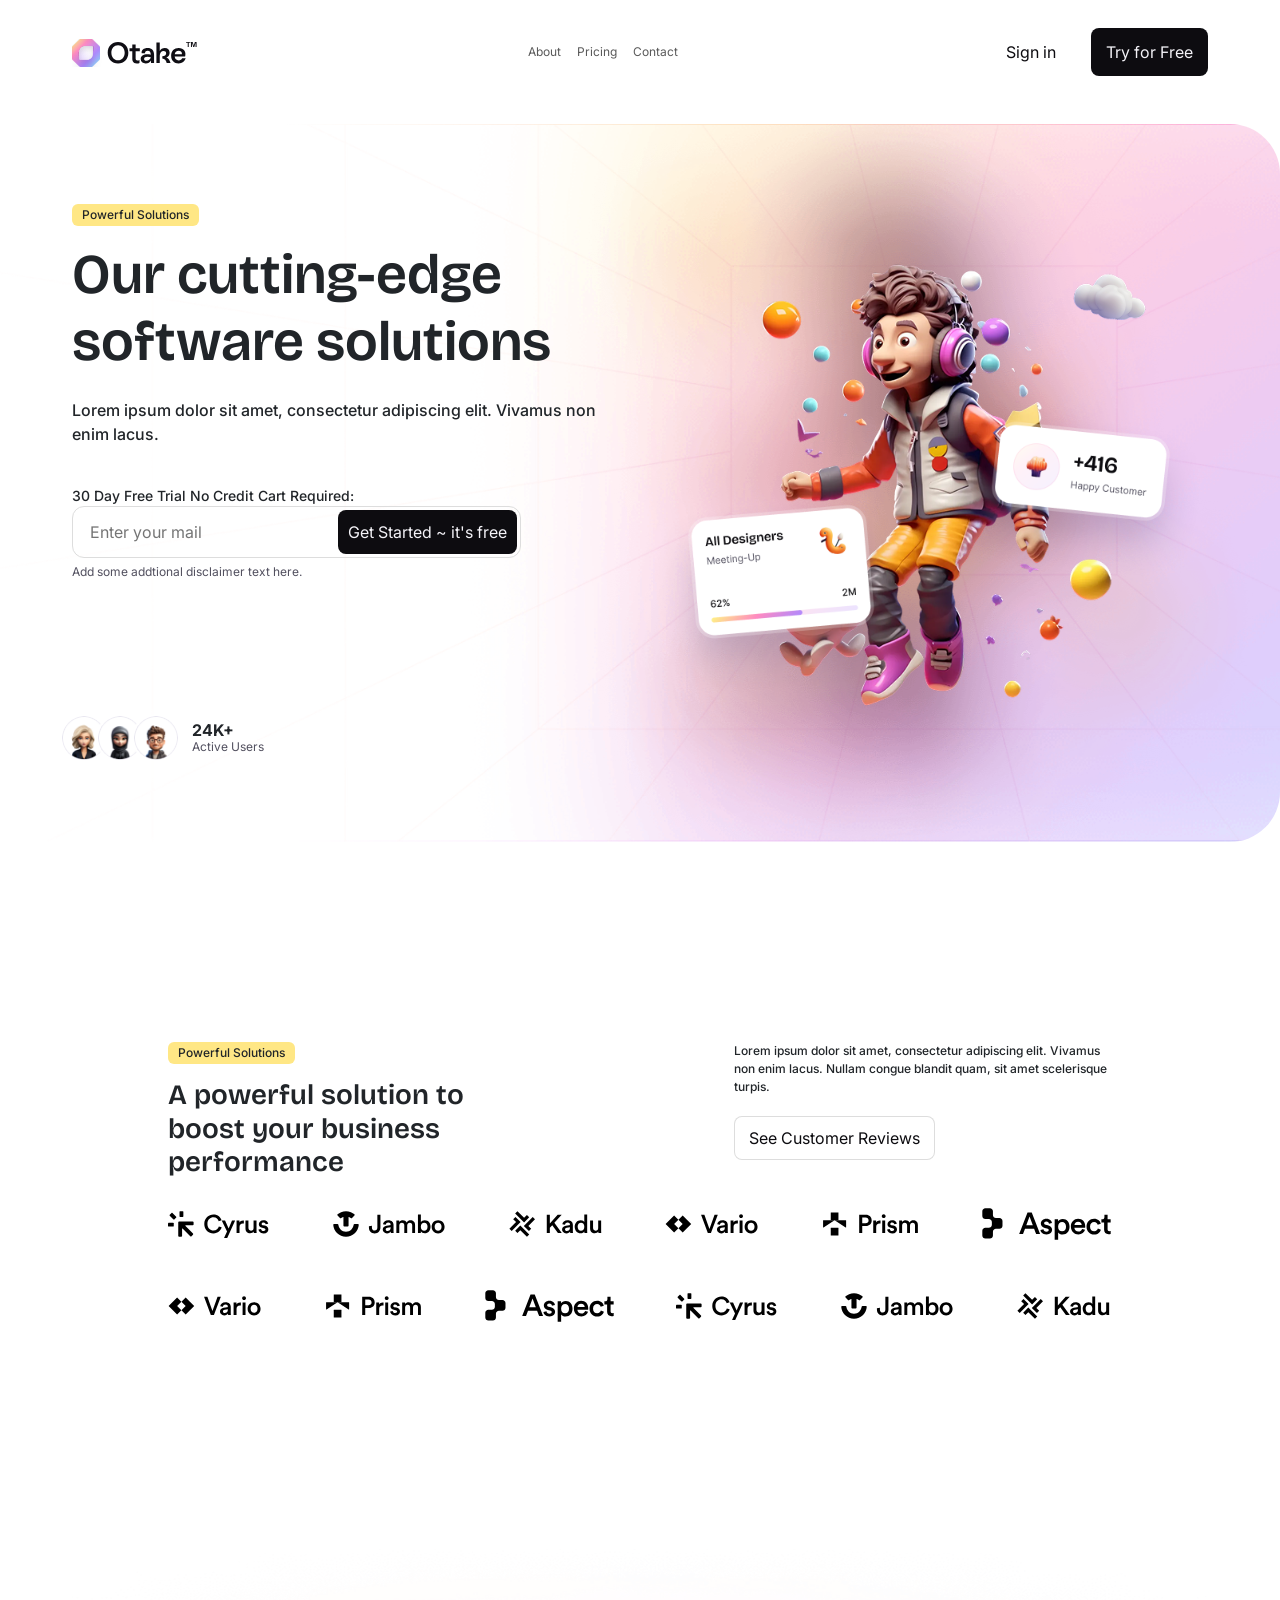
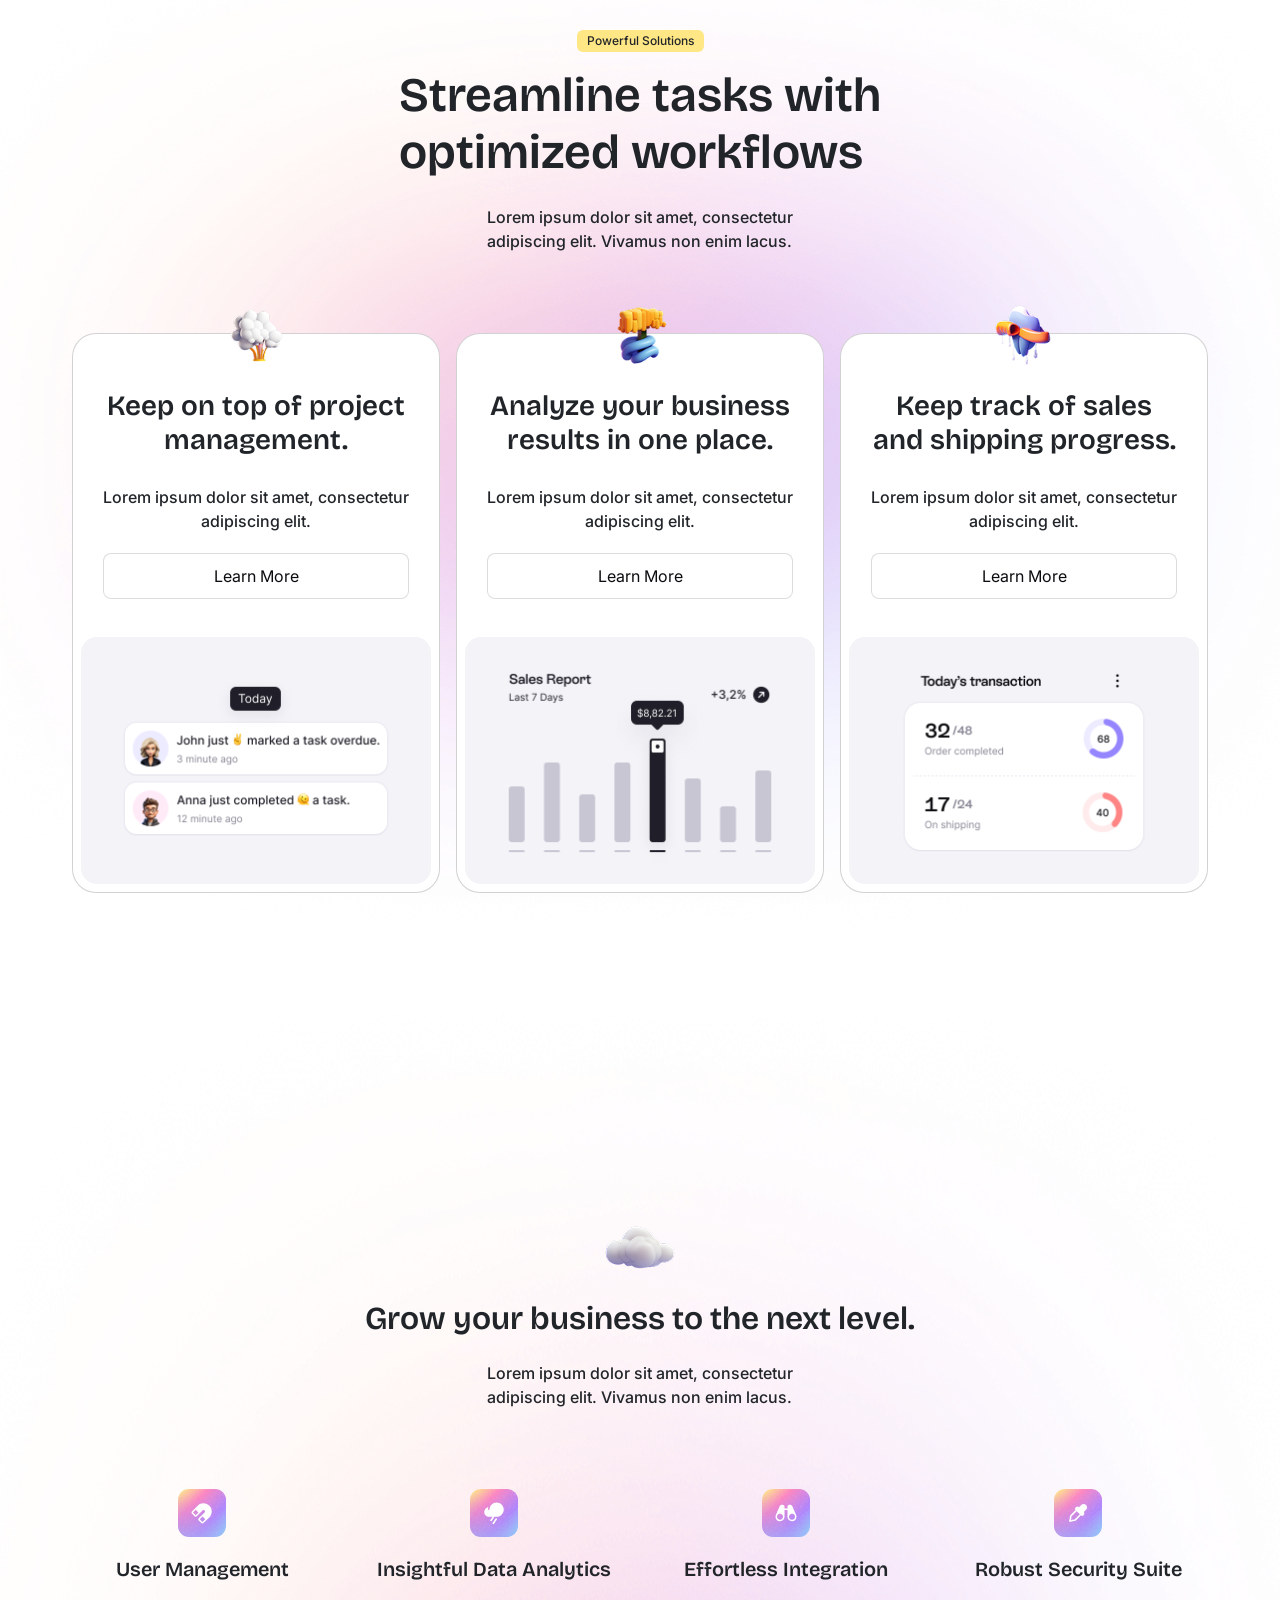
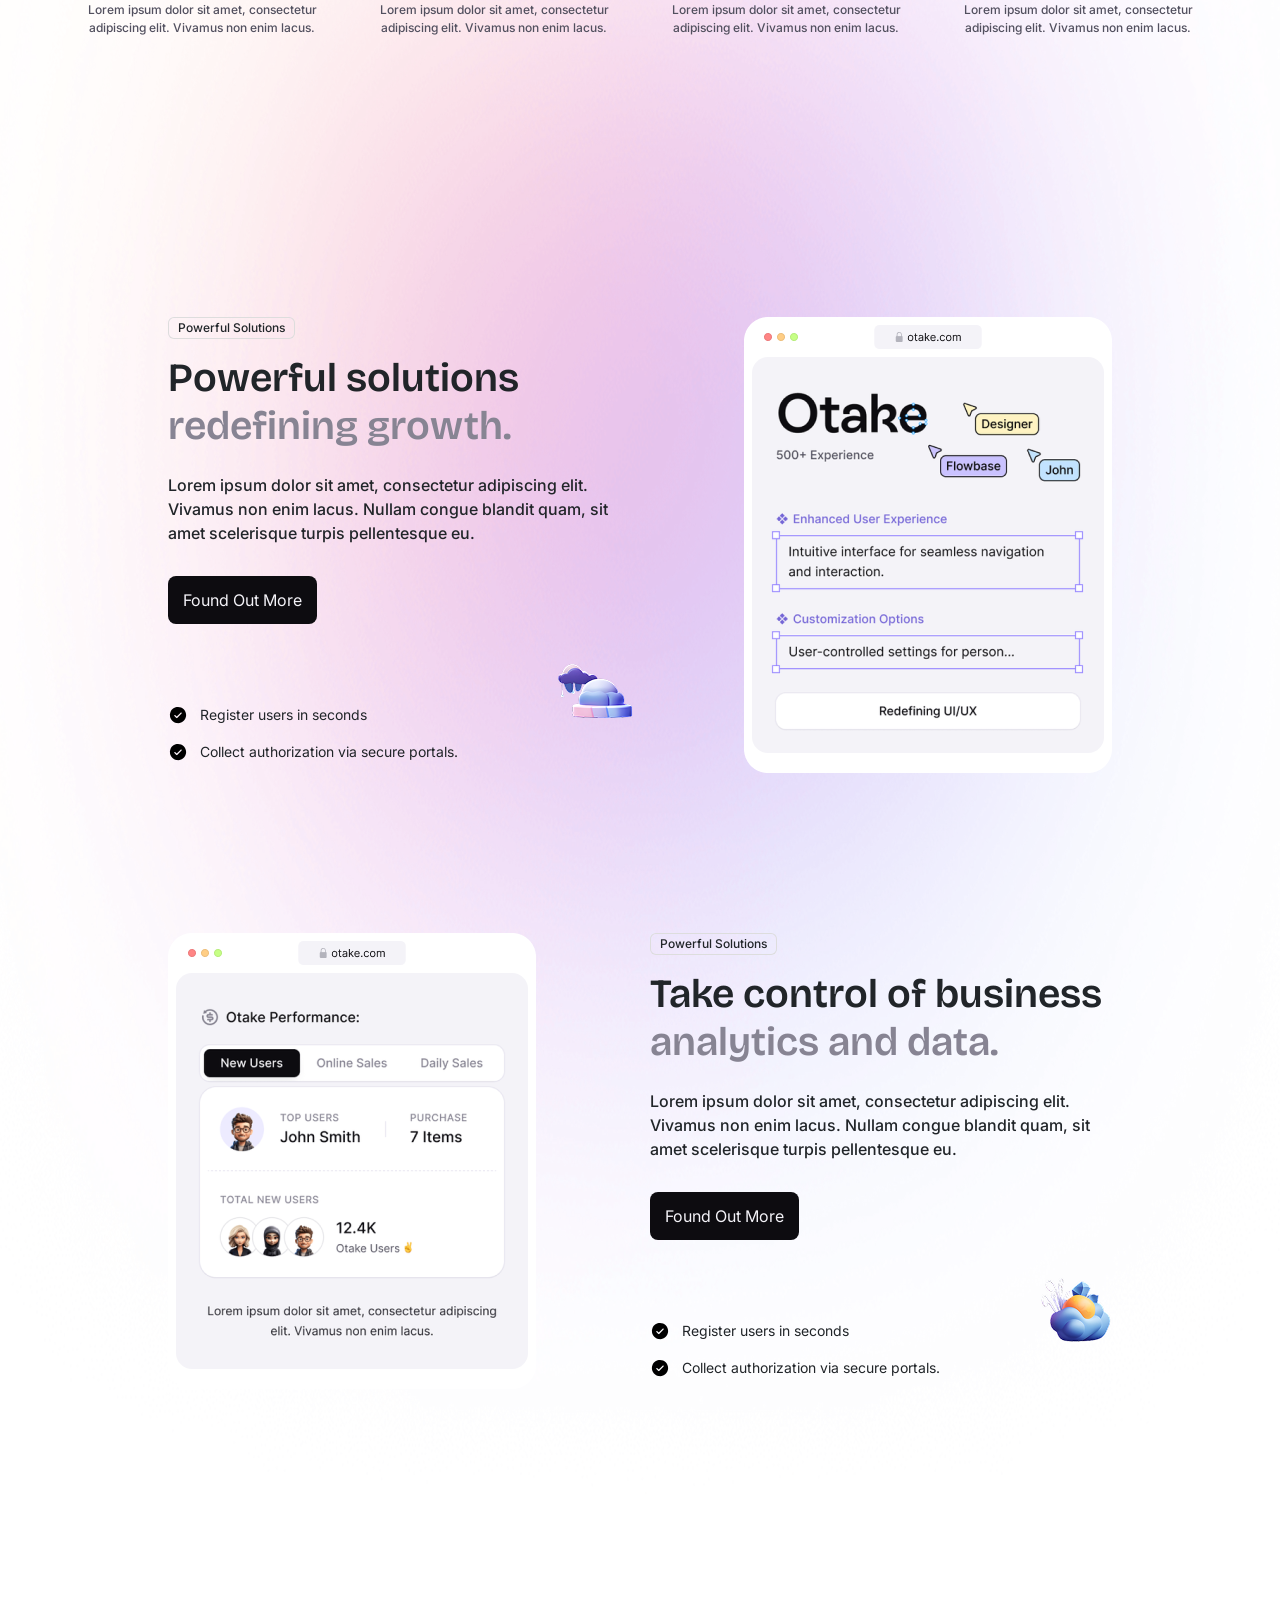
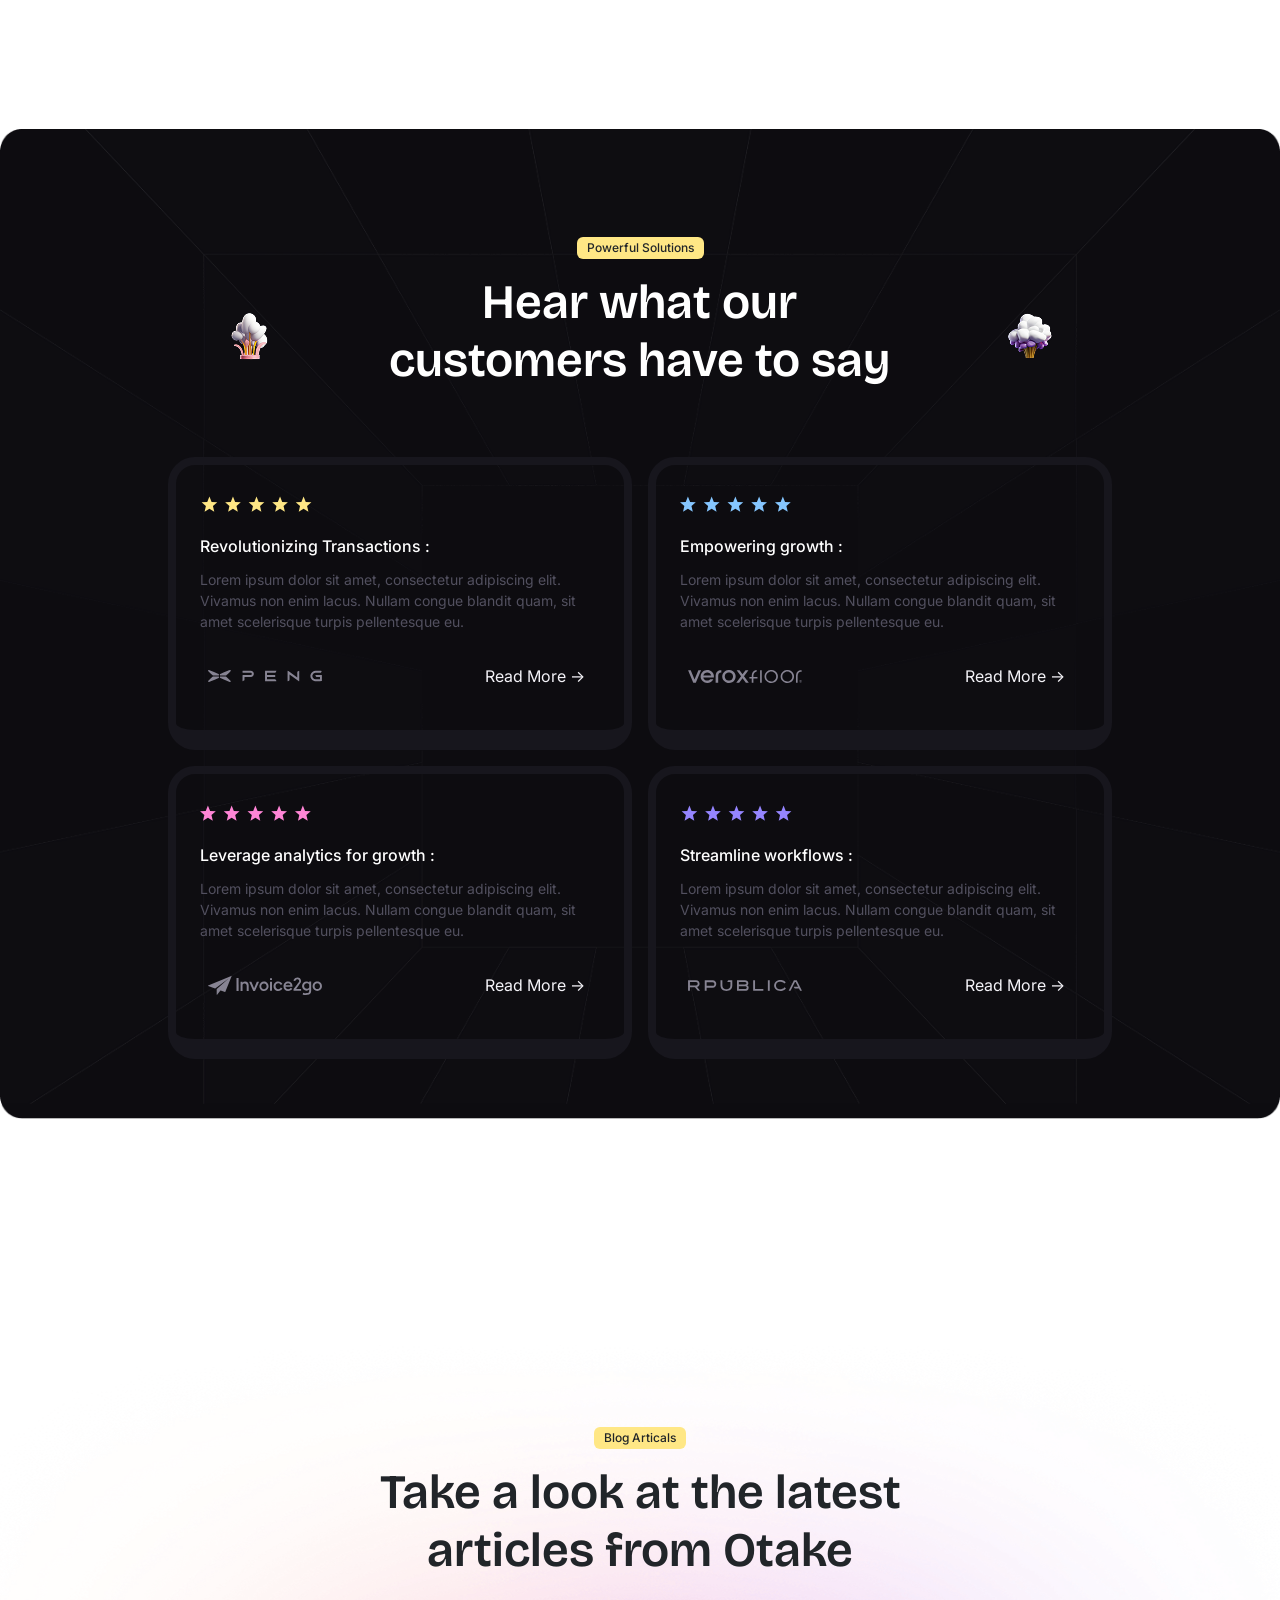
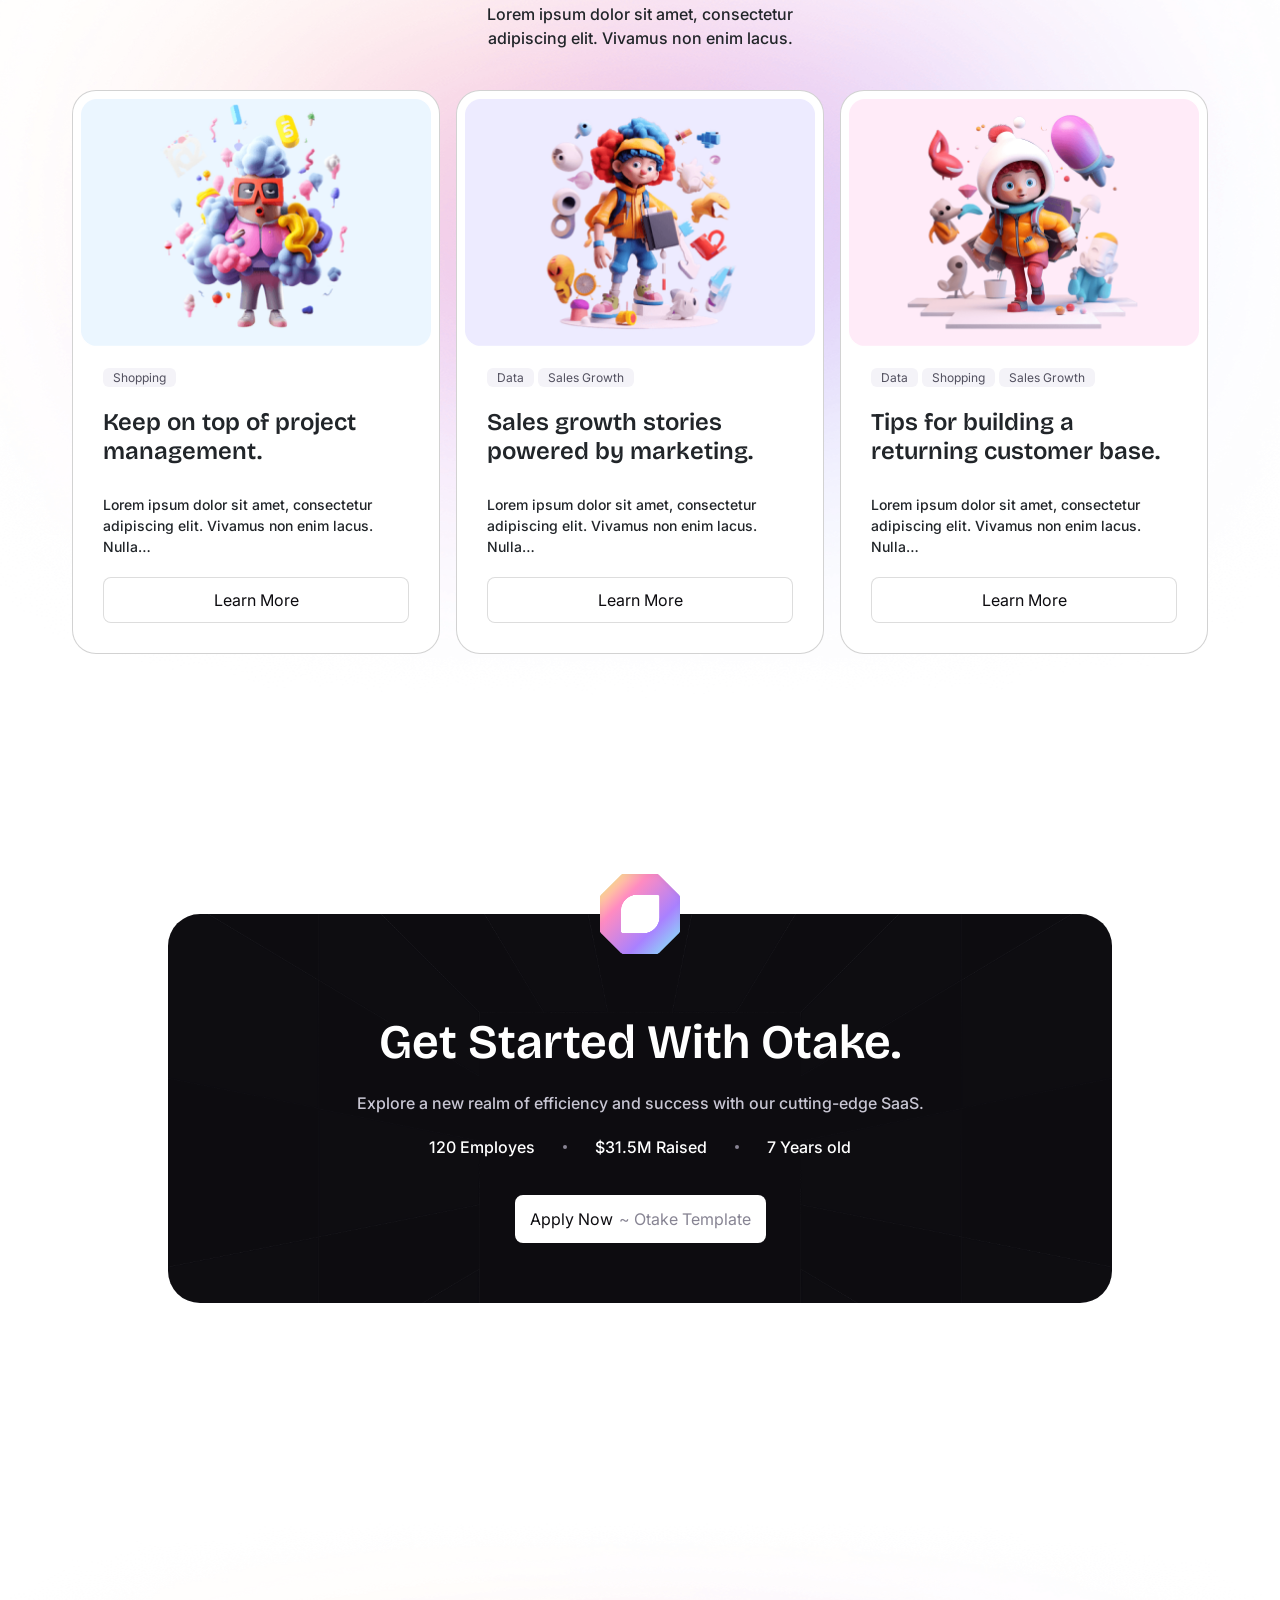
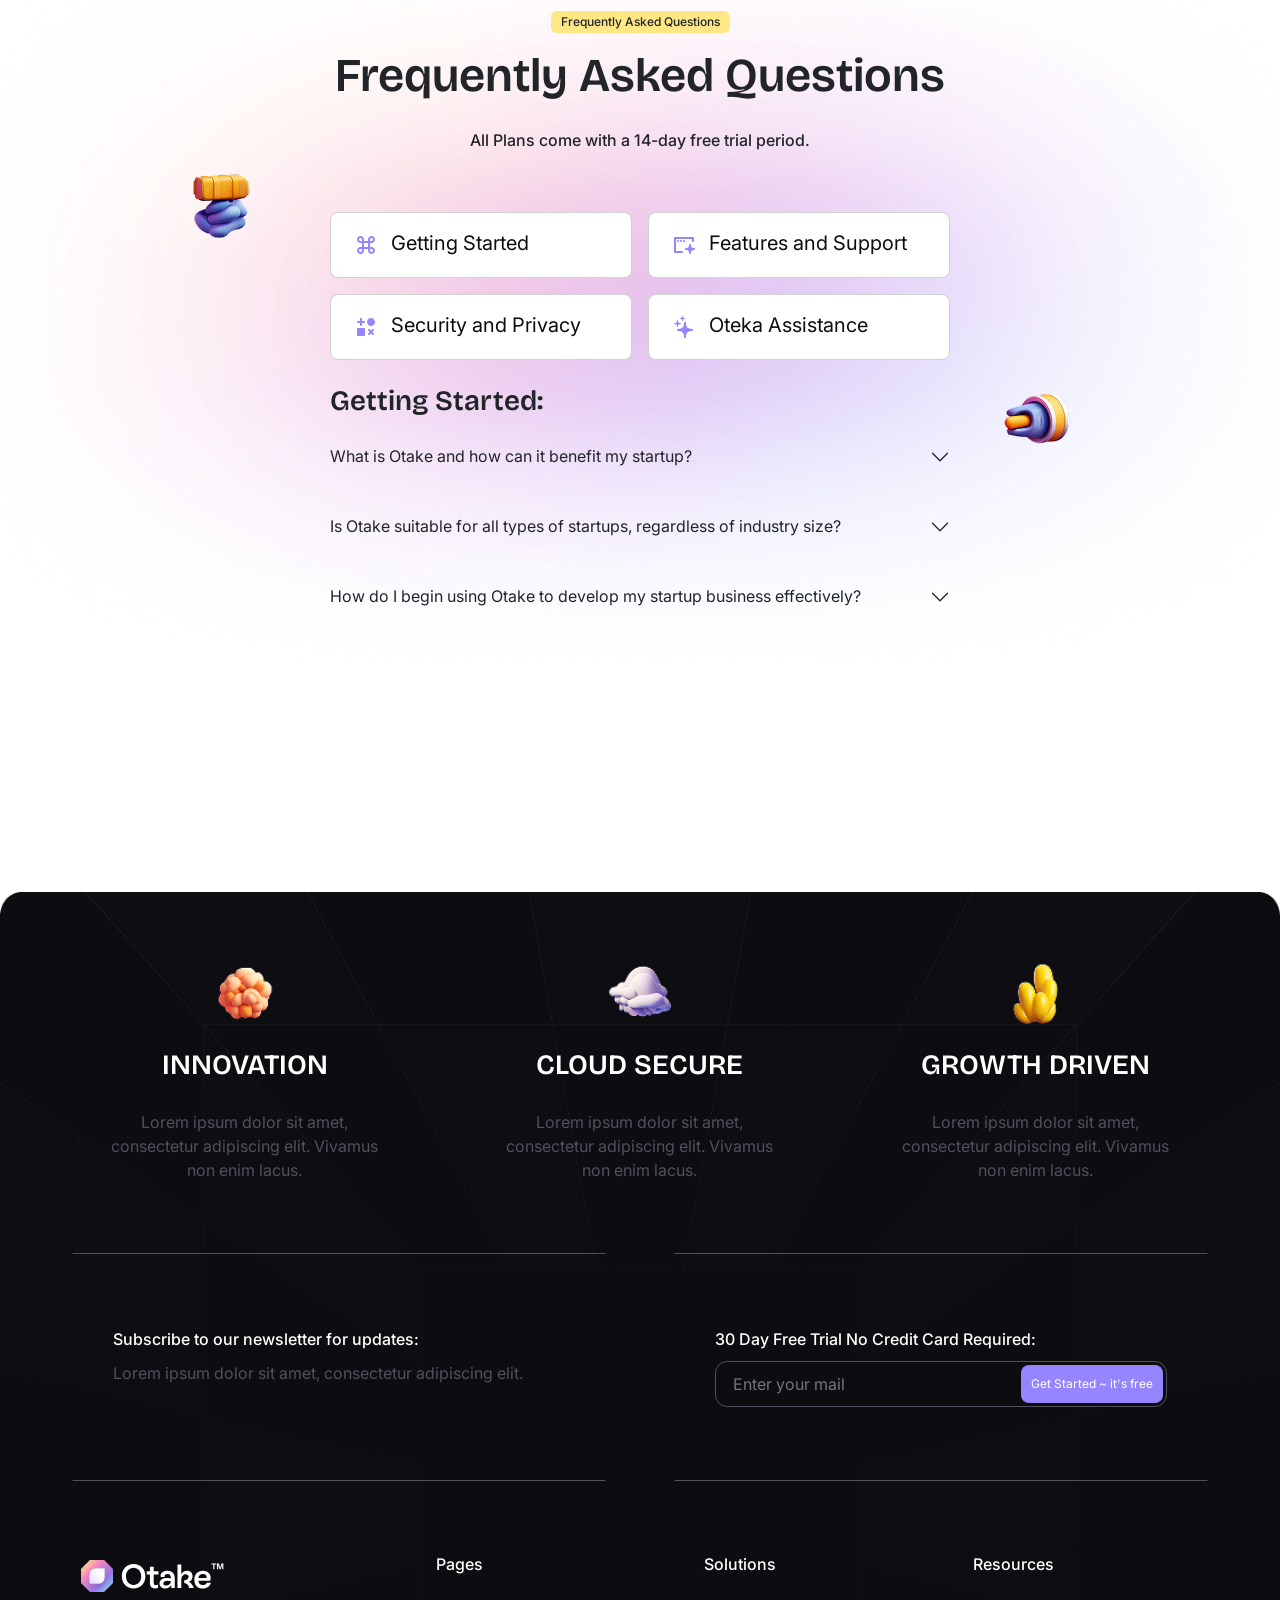
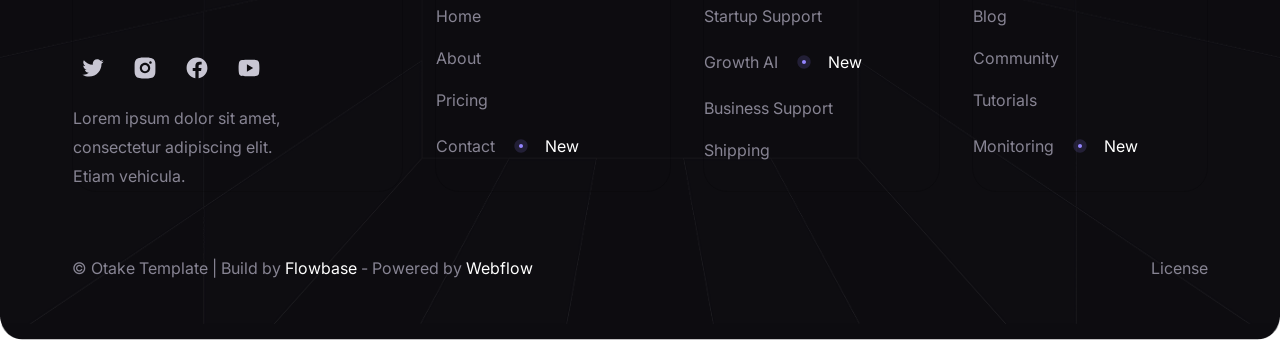
==== index.html @ 22bc05a2 "Page Upload" ====
<!doctype html>
<html lang="en">
  <head>
    <meta charset="UTF-8" />
    <meta name="viewport" content="width=device-width, initial-scale=1.0" />

    <!-- favicon -->
    <link rel="icon" href="assets/img/favicon.svg" />
    <link rel="apple-touch-icon" href="assets/img/apple-touch-icon.svg" />
    <link rel="manifest" href="manifest.webmanifest" />

    <!-- css -->
    <link rel="stylesheet" href="assets/css/bootstrap.css" />
    <link rel="stylesheet" href="assets/css/style.css" />

    <!-- fonts -->
    <link rel="preconnect" href="https://fonts.googleapis.com" />
    <link rel="preconnect" href="https://fonts.gstatic.com" crossorigin />
    <link href="https://fonts.googleapis.com/css2?family=Bricolage+Grotesque:opsz,wght@12..96,200..800&family=Inter:ital,opsz,wght@0,14..32,100..900;1,14..32,100..900&display=swap" rel="stylesheet" />
    <title>Otake</title>
  </head>
  <body>
    <!-- navbar starts -->
    <nav class="navbar navbar-expand-lg">
      <div class="container">
        <a class="navbar-brand" href="#">
          <img src="assets/img/logo.svg" />
        </a>
        <button class="navbar-toggler" type="button" data-bs-toggle="collapse" data-bs-target="#navbarSupportedContent" aria-controls="navbarSupportedContent" aria-expanded="false" aria-label="Toggle navigation">
          <span class="navbar-toggler-icon"></span>
        </button>
        <div class="collapse navbar-collapse" id="navbarSupportedContent">
          <ul class="navbar-nav mx-auto mb-2 mb-lg-0">
            <li class="nav-item">
              <a class="nav-link" href="#">About</a>
            </li>
            <li class="nav-item">
              <a class="nav-link" href="#">Pricing</a>
            </li>
            <li class="nav-item">
              <a class="nav-link" href="#">Contact</a>
            </li>
          </ul>
          <div class="btns">
            <a href="#" class="btn-white">Sign in</a>
            <a href="#" class="btn-black">Try for Free</a>
          </div>
        </div>
      </div>
    </nav>
    <!-- navbar end -->

    <!-- hero start -->
    <section class="hero">
      <div class="container">
        <div class="content">
          <div class="cont">
            <div class="heading">
              <p class="overline yellows">Powerful Solutions</p>
              <h1 class="large-title">Our cutting-edge software solutions</h1>
              <p class="pb-4 pb-xxl-5">Lorem ipsum dolor sit amet, consectetur adipiscing elit. Vivamus non enim lacus.</p>
              <div>
                <p class="fw-medium check">30 Day Free Trial No Credit Cart Required:</p>
                <div class="hero-in">
                  <input type="text" placeholder="Enter your mail" />
                  <a href="#" class="btn-black">Get Started ~ it's free</a>
                </div>
                <span>️Add some addtional disclaimer text here.</span>
              </div>
              <div class="review-bottom mt-auto">
                <div class="avatars">
                  <img src="assets/img/review-icon-1.png" />
                  <img src="assets/img/review-icon-2.png" />
                  <img src="assets/img/review-icon-3.png" />
                </div>
                <div class="review-text">
                  <strong>24K+</strong>
                  <span>Active Users</span>
                </div>
              </div>
            </div>
          </div>
          <div class="cont">
            <img src="assets/img/hero-img.png" class="img-fluid hero-img" />
          </div>
        </div>
      </div>
    </section>
    <!-- hero end -->

    <!-- companies section start -->
    <section class="companies section-gap">
      <div class="container">
        <div class="inner-sec">
          <div class="title-description">
            <div class="heading">
              <p class="overline yellows">Powerful Solutions</p>
              <h1 class="small-title">A powerful solution to boost your business performance</h1>
            </div>
            <div class="description">
              <p>Lorem ipsum dolor sit amet, consectetur adipiscing elit. Vivamus non enim lacus. Nullam congue blandit quam, sit amet scelerisque turpis.</p>
              <a href="#" class="btn-white">See Customer Reviews</a>
            </div>
          </div>
          <div class="companies-img">
            <div class="first-img">
              <img src="assets/img/cyrus.svg" />
              <img src="assets/img/jambo.svg" />
              <img src="assets/img/kadu.svg" />
              <img src="assets/img/vario.svg" />
              <img src="assets/img/prism.svg" />
              <img src="assets/img/aspect.svg" />
            </div>
            <div class="first-img">
              <img src="assets/img/vario.svg" />
              <img src="assets/img/prism.svg" />
              <img src="assets/img/aspect.svg" />
              <img src="assets/img/cyrus.svg" />
              <img src="assets/img/jambo.svg" />
              <img src="assets/img/kadu.svg" />
            </div>
          </div>
        </div>
      </div>
    </section>
    <!-- companies section end -->

    <!-- Streamline section start -->
    <section class="streamline section-gap section-bg">
      <div class="container">
        <div class="heading d-flex align-items-center">
          <p class="overline yellows mt-5">Powerful Solutions</p>
          <h1 class="medium-title">Streamline tasks with<br />optimized workflows</h1>
          <p>Lorem ipsum dolor sit amet, consectetur<br />adipiscing elit. Vivamus non enim lacus.</p>
        </div>
        <div class="streamline-cards">
          <div class="cards">
            <div class="card">
              <div class="card-cont">
                <img src="assets/img/streamline-icon-1.png" />
                <h1 class="small-title">Keep on top of project management.</h1>
                <p>Lorem ipsum dolor sit amet, consectetur adipiscing elit.</p>
                <a href="#" class="btn-white">Learn More</a>
              </div>
              <img src="assets/img/streamline-cont-1.svg" />
            </div>
            <div class="card">
              <div class="card-cont">
                <img src="assets/img/streamline-icon-2.png" />
                <h1 class="small-title">Analyze your business results in one place.</h1>
                <p>Lorem ipsum dolor sit amet, consectetur adipiscing elit.</p>
                <a href="#" class="btn-white">Learn More</a>
              </div>
              <img src="assets/img/streamline-cont-2.svg" />
            </div>
            <div class="card">
              <div class="card-cont">
                <img src="assets/img/streamline-icon-3.png" />
                <h1 class="small-title">Keep track of sales and shipping progress.</h1>
                <p>Lorem ipsum dolor sit amet, consectetur adipiscing elit.</p>
                <a href="#" class="btn-white">Learn More</a>
              </div>
              <img src="assets/img/streamline-cont-3.svg" />
            </div>
          </div>
        </div>
      </div>
    </section>
    <!-- Streamline section end -->

    <!-- two section one bg -->
    <div class="section-bg">
      <!-- Features section start -->
      <section class="features section-gap">
        <div class="container">
          <div class="heading d-flex align-items-center">
            <img src="assets/img/cloud.png" />
            <h1 class="medium-title">Grow your business to the next level.</h1>
            <p>Lorem ipsum dolor sit amet, consectetur<br />adipiscing elit. Vivamus non enim lacus.</p>
          </div>
          <div class="feature">
            <div class="cards">
              <div class="card">
                <div class="card-cont">
                  <img src="assets/img/feature-icon-1.svg" />
                  <h1 class="small-title">User Management</h1>
                  <p>Lorem ipsum dolor sit amet, consectetur adipiscing elit. Vivamus non enim lacus.</p>
                </div>
              </div>
              <div class="card">
                <div class="card-cont">
                  <img src="assets/img/feature-icon-2.svg" />
                  <h1 class="small-title">Insightful Data Analytics</h1>
                  <p>Lorem ipsum dolor sit amet, consectetur adipiscing elit. Vivamus non enim lacus.</p>
                </div>
              </div>
              <div class="card">
                <div class="card-cont">
                  <img src="assets/img/feature-icon-3.svg" />
                  <h1 class="small-title">Effortless Integration</h1>
                  <p>Lorem ipsum dolor sit amet, consectetur adipiscing elit. Vivamus non enim lacus.</p>
                </div>
              </div>
              <div class="card">
                <div class="card-cont">
                  <img src="assets/img/feature-icon-4.svg" />
                  <h1 class="small-title">Robust Security Suite</h1>
                  <p>Lorem ipsum dolor sit amet, consectetur adipiscing elit. Vivamus non enim lacus.</p>
                </div>
              </div>
            </div>
          </div>
        </div>
      </section>
      <!-- Features section end -->

      <!-- testimonial section start -->
      <section class="testimonial section-gap">
        <div class="container">
          <div class="inner-sec">
            <div class="content">
              <div class="cont">
                <div class="heading">
                  <p class="overline">Powerful Solutions</p>
                  <h1 class="medium-title">Powerful solutions <span>redefining growth.</span></h1>
                  <p>Lorem ipsum dolor sit amet, consectetur adipiscing elit. Vivamus non enim lacus. Nullam congue blandit quam, sit amet scelerisque turpis pellentesque eu.</p>
                  <a href="#" class="btn-black mt-3">Found Out More</a>
                  <div class="bottom mt-auto">
                    <ul class="bullet">
                      <li>Register users in seconds</li>
                      <li>Collect authorization via secure portals.</li>
                    </ul>
                    <img src="assets/img/testi-icon-1.png" class="bullet-img-up" />
                  </div>
                </div>
              </div>
              <div class="cont">
                <img src="assets/img/testimonial-img-1.png" class="img-fluid" />
              </div>
            </div>
            <div class="content">
              <div class="cont">
                <img src="assets/img/testimonial-img-2.png" class="img-fluid" />
              </div>
              <div class="cont">
                <div class="heading">
                  <p class="overline">Powerful Solutions</p>
                  <h1 class="medium-title">Take control of business <span>analytics and data.</span></h1>
                  <p>Lorem ipsum dolor sit amet, consectetur adipiscing elit. Vivamus non enim lacus. Nullam congue blandit quam, sit amet scelerisque turpis pellentesque eu.</p>
                  <a href="#" class="btn-black mt-3">Found Out More</a>
                  <div class="bottom mt-auto">
                    <ul class="bullet">
                      <li>Register users in seconds</li>
                      <li>Collect authorization via secure portals.</li>
                    </ul>
                    <img src="assets/img/testi-icon-2.png" class="bullet-img-up" />
                  </div>
                </div>
              </div>
            </div>
          </div>
        </div>
      </section>
      <!-- testimonial section end -->
    </div>

    <!-- Detailed testimonial section start -->
    <section class="detailed-testimonial section-gap section-bg-2">
      <div class="container">
        <div class="inner-sec">
          <div class="heading d-flex align-items-center">
            <p class="overline yellows mt-5">Powerful Solutions</p>
            <div class="head-title d-flex align-items-center justify-content-around w-100">
              <img src="assets/img/dt-h-1.png" />
              <h1 class="medium-title white-txt">Hear what our<br />customers have to say</h1>
              <img src="assets/img/dt-h-2.png" />
            </div>
          </div>
          <div class="de-testi-cont">
            <div class="cards">
              <div class="card">
                <img src="assets/img/yellow-star.svg" class="star" />
                <div class="card-cont-2">
                  <p>Revolutionizing Transactions :</p>
                  <span>Lorem ipsum dolor sit amet, consectetur adipiscing elit. Vivamus non enim lacus. Nullam congue blandit quam, sit amet scelerisque turpis pellentesque eu.</span>
                </div>
                <dt-bottom class="d-flex w-100 justify-content-between mt-auto align-items-center">
                  <img src="assets/img/dt-cm-1.svg" class="dt-img" />
                  <a href="#" class="btn-black">Read More -></a>
                </dt-bottom>
              </div>
              <div class="card">
                <img src="assets/img/blue-star.svg" class="star" />
                <div class="card-cont-2">
                  <p>Empowering growth :</p>
                  <span>Lorem ipsum dolor sit amet, consectetur adipiscing elit. Vivamus non enim lacus. Nullam congue blandit quam, sit amet scelerisque turpis pellentesque eu.</span>
                </div>
                <dt-bottom class="d-flex w-100 justify-content-between mt-auto align-items-center">
                  <img src="assets/img/dt-cm-2.svg" class="dt-img" />
                  <a href="#" class="btn-black">Read More -></a>
                </dt-bottom>
              </div>
              <div class="card">
                <img src="assets/img/pink-star.svg" class="star" />
                <div class="card-cont-2">
                  <p>Leverage analytics for growth :</p>
                  <span>Lorem ipsum dolor sit amet, consectetur adipiscing elit. Vivamus non enim lacus. Nullam congue blandit quam, sit amet scelerisque turpis pellentesque eu.</span>
                </div>
                <dt-bottom class="d-flex w-100 justify-content-between mt-auto align-items-center">
                  <img src="assets/img/dt-cm-3.svg" class="dt-img" />
                  <a href="#" class="btn-black">Read More -></a>
                </dt-bottom>
              </div>
              <div class="card">
                <img src="assets/img/purple-star.svg" class="star" />
                <div class="card-cont-2">
                  <p>Streamline workflows :</p>
                  <span>Lorem ipsum dolor sit amet, consectetur adipiscing elit. Vivamus non enim lacus. Nullam congue blandit quam, sit amet scelerisque turpis pellentesque eu.</span>
                </div>
                <dt-bottom class="d-flex w-100 justify-content-between mt-auto align-items-center">
                  <img src="assets/img/dt-cm-4.svg" class="dt-img" />
                  <a href="#" class="btn-black">Read More -></a>
                </dt-bottom>
              </div>
            </div>
          </div>
        </div>
      </div>
    </section>
    <!-- detailed testimonial section end -->

    <!-- Blog Articals section start -->
    <section class="blogs section-gap section-bg">
      <div class="container">
        <div class="heading d-flex align-items-center text-center">
          <p class="overline yellows mt-5">Blog Articals</p>
          <h1 class="medium-title">Take a look at the latest<br />articles from Otake</h1>
          <p>Lorem ipsum dolor sit amet, consectetur<br />adipiscing elit. Vivamus non enim lacus.</p>
        </div>
        <div class="blogs-card">
          <div class="cards">
            <div class="card">
              <img src="assets/img/blog-img-1.png" />
              <div class="card-cont">
                <div class="catagory">
                  <span>Shopping</span>
                </div>
                <h1 class="small-title">Keep on top of project management.</h1>
                <p>Lorem ipsum dolor sit amet, consectetur adipiscing elit. Vivamus non enim lacus. Nulla…</p>
                <a href="#" class="btn-white">Learn More</a>
              </div>
            </div>
            <div class="card">
              <img src="assets/img/blog-img-2.png" />
              <div class="card-cont">
                <div class="catagory">
                  <span>Data</span>
                  <span>Sales Growth</span>
                </div>
                <h1 class="small-title">Sales growth stories powered by marketing.</h1>
                <p>Lorem ipsum dolor sit amet, consectetur adipiscing elit. Vivamus non enim lacus. Nulla…</p>
                <a href="#" class="btn-white">Learn More</a>
              </div>
            </div>
            <div class="card">
              <img src="assets/img/blog-img-3.png" />
              <div class="card-cont">
                <div class="catagory">
                  <span>Data</span>
                  <span>Shopping</span>
                  <span>Sales Growth</span>
                </div>
                <h1 class="small-title">Tips for building a returning customer base.</h1>
                <p>Lorem ipsum dolor sit amet, consectetur adipiscing elit. Vivamus non enim lacus. Nulla…</p>
                <a href="#" class="btn-white">Learn More</a>
              </div>
            </div>
          </div>
        </div>
      </div>
    </section>
    <!-- Blog Articals section end -->

    <!-- cta section start -->
    <section class="cta section-gap">
      <div class="container">
        <div class="inner-sec">
          <img src="assets/img/contact-img.svg" class="cta-icon" alt="" />
          <div class="heading d-flex align-items-center text-center">
            <h1 class="medium-title white-txt">Get Started With Otake.</h1>
            <p>Explore a new realm of efficiency and success with our cutting-edge SaaS.</p>
          </div>
          <ul class="cta-stats">
            <li>120 Employes</li>
            <li>$31.5M Raised</li>
            <li>7 Years old</li>
          </ul>
          <a href="#" class="btn-solid-white">Apply Now <span>~ Otake Template</span></a>
        </div>
      </div>
    </section>
    <!-- cta section end -->

    <!-- faq section start -->
    <section class="faq section-gap section-bg">
      <div class="container">
        <div class="inner-sec">
          <div class="heading d-flex align-items-center text-center">
            <p class="overline yellows mt-5">Frequently Asked Questions</p>
            <h1 class="medium-title">Frequently Asked Questions</h1>
            <p>All Plans come with a 14-day free trial period.</p>
          </div>
          <div class="faq-card">
            <div class="cards">
              <div class="card">
                <a href="#" class="btn-purple"><img src="assets/img/faq-icon-1.svg" /> Getting Started </a>
              </div>
              <div class="card">
                <a href="#" class="btn-purple"><img src="assets/img/faq-icon-2.svg" /> Features and Support </a>
              </div>
              <div class="card">
                <a href="#" class="btn-purple"><img src="assets/img/faq-icon-3.svg" /> Security and Privacy </a>
              </div>
              <div class="card">
                <a href="#" class="btn-purple"><img src="assets/img/faq-icon-4.svg" /> Oteka Assistance </a>
              </div>
            </div>
          </div>
          <div class="accordion accordion-flush" id="accordionFlushExample">
            <div class="small-title">Getting Started:</div>
            <div class="accordion-item">
              <h2 class="accordion-header">
                <button class="accordion-button collapsed" type="button" data-bs-toggle="collapse" data-bs-target="#flush-collapseOne" aria-expanded="false" aria-controls="flush-collapseOne">What is Otake and how can it benefit my startup?</button>
              </h2>
              <div id="flush-collapseOne" class="accordion-collapse collapse" data-bs-parent="#accordionFlushExample">
                <div class="accordion-body">Placeholder content for this accordion, which is intended to demonstrate the <code>.accordion-flush</code> class. This is the first item's accordion body.</div>
              </div>
            </div>
            <div class="accordion-item">
              <h2 class="accordion-header">
                <button class="accordion-button collapsed" type="button" data-bs-toggle="collapse" data-bs-target="#flush-collapseTwo" aria-expanded="false" aria-controls="flush-collapseTwo">Is Otake suitable for all types of startups, regardless of industry size?</button>
              </h2>
              <div id="flush-collapseTwo" class="accordion-collapse collapse" data-bs-parent="#accordionFlushExample">
                <div class="accordion-body">Placeholder content for this accordion, which is intended to demonstrate the <code>.accordion-flush</code> class. This is the second item's accordion body. Let's imagine this being filled with some actual content.</div>
              </div>
            </div>
            <div class="accordion-item">
              <h2 class="accordion-header">
                <button class="accordion-button collapsed" type="button" data-bs-toggle="collapse" data-bs-target="#flush-collapseThree" aria-expanded="false" aria-controls="flush-collapseThree">How do I begin using Otake to develop my startup business effectively?</button>
              </h2>
              <div id="flush-collapseThree" class="accordion-collapse collapse" data-bs-parent="#accordionFlushExample">
                <div class="accordion-body">Placeholder content for this accordion, which is intended to demonstrate the <code>.accordion-flush</code> class. This is the third item's accordion body. Nothing more exciting happening here in terms of content, but just filling up the space to make it look, at least at first glance, a bit more representative of how this would look in a real-world application.</div>
              </div>
            </div>
          </div>
        </div>
      </div>
    </section>
    <!-- faq section end -->

    <!-- footer section start -->
    <footer class="footer section-bg-2 section-gap">
      <div class="container">
        <div class="footer-top">
          <div class="cards">
            <div class="card">
              <div class="card-cont">
                <img src="assets/img/footer-img-1.png" />
                <h1 class="small-title">INNOVATION</h1>
                <span>Lorem ipsum dolor sit amet, consectetur adipiscing elit. Vivamus non enim lacus.</span>
              </div>
            </div>
            <div class="card">
              <div class="card-cont">
                <img src="assets/img/footer-img-2.png" />
                <h1 class="small-title">CLOUD SECURE</h1>
                <span>Lorem ipsum dolor sit amet, consectetur adipiscing elit. Vivamus non enim lacus.</span>
              </div>
            </div>
            <div class="card">
              <div class="card-cont">
                <img src="assets/img/footer-img-3.png" />
                <h1 class="small-title">GROWTH DRIVEN</h1>
                <span>Lorem ipsum dolor sit amet, consectetur adipiscing elit. Vivamus non enim lacus.</span>
              </div>
            </div>
          </div>
        </div>
        <div class="footer-middel">
          <div class="cards">
            <div class="card">
              <p>Subscribe to our newsletter for updates:</p>
              <span>Lorem ipsum dolor sit amet, consectetur adipiscing elit.</span>
            </div>
            <div class="card">
              <p>30 Day Free Trial No Credit Card Required:</p>
              <div class="hero-in">
                <input type="text" placeholder="Enter your mail" />
                <a href="#" class="btn-purple">Get Started ~ it's free</a>
              </div>
            </div>
          </div>
        </div>
        <div class="footer-bottom">
          <div class="cards">
            <div class="card">
              <a href="#"><img src="assets/img/white-logo.svg" class="logo" alt="Otake" /></a>
              <div class="social mt-auto">
                <a href="https://twitter.com/"><img src="assets/img/social-1.svg" alt="Twitter" /></a>
                <a href="https://www.instagram.com/"><img src="assets/img/social-2.svg" alt="Instagram" /></a>
                <a href="https://www.facebook.com/"><img src="assets/img/social-3.svg" alt="Facebook" /></a>
                <a href="https://www.youtube.com/"><img src="assets/img/social-4.svg" alt="YouTube" /></a>
              </div>
              <span class="about">Lorem ipsum dolor sit amet, consectetur adipiscing elit. Etiam vehicula.</span>
            </div>
            <div class="card">
              <p class="col-title">Pages</p>
              <ul class="footer-links">
                <li><a href="#">Home</a></li>
                <li><a href="#">About</a></li>
                <li><a href="#">Pricing</a></li>
                <li>
                  <a href="#">Contact</a><span class="new"><img src="assets/img/pin.svg" alt="" />New</span>
                </li>
              </ul>
            </div>

            <div class="card">
              <p class="col-title">Solutions</p>
              <ul class="footer-links">
                <li><a href="#">Startup Support</a></li>
                <li>
                  <a href="#">Growth AI</a><span class="new"><img src="assets/img/pin.svg" alt="" />New</span>
                </li>
                <li><a href="#">Business Support</a></li>
                <li><a href="#">Shipping</a></li>
              </ul>
            </div>

            <div class="card">
              <p class="col-title">Resources</p>
              <ul class="footer-links">
                <li><a href="#">Blog</a></li>
                <li><a href="#">Community</a></li>
                <li><a href="#">Tutorials</a></li>
                <li>
                  <a href="#">Monitoring</a><span class="new"><img src="assets/img/pin.svg" alt="" />New</span>
                </li>
              </ul>
            </div>
          </div>
          <div class="footer-copy">
            <span>© Otake Template | Build by <a href="#">Flowbase</a> - Powered by <a href="#">Webflow</a></span>
            <a href="#" class="license">License</a>
          </div>
        </div>
      </div>
    </footer>
    <!-- footer section end -->

    <!-- script -->
    <script src="assets/js/jquery.min.js"></script>
    <script src="assets/js/bootstrap.bundle.min.js"></script>
  </body>
</html>
---- assets/css/style.css ----
* {
  padding: 0;
  margin: 0;
  box-sizing: border-box;
}

body {
  font-family: "Inter", sans-serif;
}

a {
  font-family: "Inter", sans-serif;
  text-decoration: none;
  color: #0d0c10;
  font-size: 16px;
  transition: all 0.3s ease;
}
a.btn-white {
  box-shadow: inset 0 0 0 1px #dddddd;
  padding: 12px 15px;
  border-radius: 8px;
}
a.btn-black {
  color: #f4f3f8;
  background-color: #0d0c10;
  padding: 12px 15px;
  border-radius: 8px;
}
a.btn-purple {
  padding: 12px 15px;
  border-radius: 8px;
}
a.btn-purple:hover {
  box-shadow: inset 0 0 0 1px #9585ff;
  color: #9585ff;
}

ul,
ol {
  padding: 0;
}

p {
  font-family: "Inter", sans-serif;
  font-size: 16px;
  margin-bottom: 0;
  font-weight: 500;
}

.large-title {
  font-family: "Bricolage Grotesque", sans-serif;
  font-size: 56px;
  font-weight: 600;
}
.large-title.white-txt {
  color: #ffffff;
}

.medium-title {
  font-family: "Bricolage Grotesque", sans-serif;
  font-size: 48px;
  font-weight: 600;
}
.medium-title.white-txt {
  color: #ffffff;
}

.small-title {
  font-family: "Bricolage Grotesque", sans-serif;
  font-size: 28px;
  font-weight: 600;
}
.small-title.white-txt {
  color: #ffffff;
}

span {
  color: #52505f;
}

.overline {
  display: inline-block;
  box-shadow: inset 0 0 0 1px #dddddd;
  padding: 2px 10px;
  border-radius: 6px;
  font-size: 12px;
}
.overline.yellows {
  background-color: #ffe785;
  box-shadow: none;
}

.heading {
  display: flex;
  flex-direction: column;
  gap: 15px;
  align-items: flex-start;
}

.content {
  display: grid;
  grid-template-columns: repeat(2, 1fr);
  gap: 20px;
  padding: 80px 0;
  align-items: stretch;
}

.section-gap {
  margin-top: 200px;
}

.content-gap {
  margin-top: 100px;
}

.section-bg {
  padding: 60px 0;
  background-image: url("../img/section-bg.png");
  background-size: 100% 100%;
  background-repeat: no-repeat;
  background-position: center;
}

.section-bg-2 {
  padding: 60px 0;
  background-image: url("../img/Section-bg-2.png");
  background-size: 100% 100%;
  background-repeat: no-repeat;
  background-position: center;
}

.title-description {
  display: flex;
  justify-content: space-between;
  align-items: flex-start;
}
.title-description .heading {
  width: 40%;
}
.title-description .description {
  width: 40%;
}
.title-description .description p {
  font-size: 12px;
  margin-bottom: 30px;
}

.cards {
  display: grid;
  grid-template-columns: repeat(3, 1fr);
  gap: 16px;
  margin-top: 40px;
}
.cards .card {
  position: relative;
  border-radius: 24px;
  background: #fff;
}
.cards .card-cont {
  padding: 56px 30px 30px;
  display: flex;
  flex-direction: column;
  gap: 20px;
  text-align: center;
}
.cards .card-cont img {
  width: 80px;
  height: 80px;
  position: absolute;
  top: -40px;
  left: 50%;
  transform: translateX(-50%);
}
.cards .card-cont .btn-white {
  padding: 11px;
  text-align: center;
}
.cards img {
  padding: 8px;
}

.navbar {
  padding: 28px 0;
  margin-bottom: 20px;
}
.navbar .navbar-toggler {
  width: 44px;
  height: 44px;
  padding: 10px;
  margin-bottom: 10px;
  --bs-navbar-toggler-focus-width: 0;
}
.navbar .navbar-toggler:focus, .navbar .navbar-toggler:focus-visible, .navbar .navbar-toggler:active {
  outline: none;
  box-shadow: none;
}
.navbar .navbar-toggler[aria-expanded=true] {
  --bs-navbar-toggler-icon-bg: url("../img/close-bar.svg");
}
.navbar .navbar-toggler .navbar-toggler-icon {
  width: 100%;
  height: 100%;
}
.navbar .nav-item {
  font-size: 12px;
}
.navbar .btns {
  display: flex;
  gap: 20px;
}
.navbar .btns .btn-white {
  box-shadow: none;
}

.hero {
  background-image: url("../img/hero-bg-img.png");
  background-size: cover;
  background-repeat: no-repeat;
  background-position: center;
  border-radius: 50px;
}
.hero .content {
  align-items: stretch;
}
.hero .cont:first-child {
  display: flex;
}
.hero div .check {
  font-size: 14px;
}
.hero div span {
  font-size: 12px;
}

.hero-in {
  display: flex;
  align-items: center;
  border: 1px solid #dddddd;
  border-radius: 12px;
  padding: 3px 3px 3px 17px;
}
.hero-in input {
  flex-grow: 1;
  border: none;
  outline: none;
  background: transparent;
}
.hero-in a {
  padding: 10px;
}

.review-bottom {
  display: flex;
  align-items: center;
  gap: 12px;
  margin-top: auto;
}
.review-bottom .avatars {
  display: flex;
}
.review-bottom .avatars img {
  height: 48px;
  border-radius: 50%;
  border: 2px solid #fff;
  margin-left: -12px;
}
.review-bottom .review-text {
  display: flex;
  flex-direction: column;
  line-height: 1.2;
}
.review-bottom .review-text strong {
  font-size: 16px;
}
.review-bottom .review-text span {
  font-size: 12px;
}

.hero-img {
  width: 625px;
  max-width: 100%;
  height: auto;
  aspect-ratio: 1/1;
  -o-object-fit: contain;
     object-fit: contain;
}

.inner-sec {
  padding: 0 96px;
  display: flex;
  flex-direction: column;
  gap: 20px;
}

.companies-img {
  display: flex;
  flex-direction: column;
  gap: 50px;
}
.companies-img .first-img {
  display: flex;
  justify-content: space-between;
}

.streamline .heading,
.features .heading {
  margin-bottom: 80px;
}

.features .medium-title {
  font-size: 32px;
}

.feature .cards {
  grid-template-columns: repeat(4, 1fr);
  gap: 32px;
  margin-top: 0;
}
.feature .card {
  background: transparent;
  border-radius: 0;
  border: none;
}
.feature .card-cont {
  padding: 0;
  gap: 12px;
  align-items: center;
}
.feature .card-cont img {
  position: static;
  transform: none;
  width: 48px;
  height: 48px;
  padding: 0;
  margin-bottom: 8px;
}
.feature .card-cont .small-title {
  font-size: 20px;
}
.feature .card-cont p {
  font-size: 12px;
  color: #52505f;
}

.testimonial .inner-sec {
  gap: 0;
}
.testimonial .heading span {
  color: #878493;
}
.testimonial .heading .medium-title {
  font-size: 40px;
}
.testimonial .content {
  display: grid;
  grid-template-columns: repeat(2, 1fr);
  align-items: stretch;
}
.testimonial .content .cont {
  display: flex;
}
.testimonial .content:nth-child(odd) .cont:last-child {
  align-items: center;
  justify-content: flex-end;
}
.testimonial .content:nth-child(even) .cont:first-child {
  align-items: center;
  justify-content: flex-start;
}
.testimonial .bottom {
  display: flex;
  align-items: center;
  justify-content: space-between;
  gap: 24px;
  width: 100%;
  padding-top: 20px;
}
.testimonial .bullet {
  list-style: none;
  padding: 0;
  margin: 0;
  display: flex;
  flex-direction: column;
  gap: 16px;
}
.testimonial .bullet li {
  font-size: 14px;
  display: flex;
  align-items: center;
  gap: 12px;
}
.testimonial .bullet li::before {
  content: "";
  width: 20px;
  height: 20px;
  flex-shrink: 0;
  background: url("../img/bullet-icon.svg") no-repeat center/contain;
}
.testimonial .bullet-img-up {
  width: 80px;
  height: 80px;
  position: relative;
  top: -40px;
  left: 60px;
  -o-object-fit: contain;
     object-fit: contain;
  flex-shrink: 0;
  align-self: center;
  margin-right: 12%;
}

.testimonial-img {
  width: 368px;
  max-width: 100%;
  height: auto;
  aspect-ratio: 1/1;
  -o-object-fit: contain;
     object-fit: contain;
}

.detailed-testimonial .head-title .medium-title {
  text-align: center;
}
.detailed-testimonial .head-title img {
  height: 48px;
  width: 48px;
}
.detailed-testimonial .inner-sec {
  gap: 20px;
}
.detailed-testimonial .cards {
  grid-template-columns: repeat(2, 1fr);
}
.detailed-testimonial .cards .card {
  display: flex;
  flex-direction: column;
  gap: 20px;
  background: none;
  color: #ffffff;
  padding: 30px 24px;
  border-radius: 27px;
  border: 8px solid #17161d;
  border-bottom: 20px solid #17161d;
}
.detailed-testimonial .cards .star {
  width: 113px;
  padding: 0;
}
.detailed-testimonial .cards span {
  font-size: 14px;
}
.detailed-testimonial .cards .dt-img {
  width: 130px;
}
.detailed-testimonial .cards .card-cont-2 {
  display: flex;
  flex-direction: column;
  gap: 11px;
}
.detailed-testimonial .cards .btn-black {
  background-color: transparent;
}

.blogs-card .card-cont {
  text-align: start;
  padding-top: 10px;
}
.blogs-card span {
  background-color: #f4f3f8;
  padding: 2px 10px;
  border-radius: 6px;
  font-size: 12px;
}
.blogs-card .small-title {
  font-size: 24px;
}
.blogs-card p {
  font-size: 14px;
}

.cta .inner-sec {
  position: relative;
  row-gap: 20px;
  padding: 100px 180px 60px 180px;
  width: 100%;
  max-width: 944px;
  margin: 0 auto;
  background-color: #0d0c10;
  background-image: url("../img/Section-bg-2.png");
  background-size: cover;
  background-position: center;
  background-repeat: no-repeat;
  border-radius: 32px;
}
.cta .cta-icon {
  position: absolute;
  top: -40px;
  left: 50%;
  transform: translateX(-50%);
  width: 80px;
  height: 80px;
}
.cta .heading {
  gap: 12px;
}
.cta .heading .medium-title {
  color: #ffffff;
}
.cta .heading p {
  color: #c8c6d3;
  font-size: 16px;
}
.cta .cta-stats {
  list-style: none;
  display: flex;
  justify-content: center;
  align-items: center;
  gap: 28px;
}
.cta .cta-stats li {
  color: #ffffff;
  font-family: "Inter", sans-serif;
  font-weight: 500;
  font-size: 16px;
  display: flex;
  align-items: center;
  gap: 28px;
}
.cta .cta-stats li:not(:first-child)::before {
  content: "";
  width: 4px;
  height: 4px;
  border-radius: 50%;
  background: #878493;
}

.btn-solid-white {
  align-self: center;
  width: -moz-fit-content;
  width: fit-content;
  display: inline-flex;
  align-items: center;
  gap: 6px;
  background: #ffffff;
  color: #0d0c10;
  padding: 12px 15px;
  border-radius: 8px;
}
.btn-solid-white span {
  color: #878493;
}

.faq .container {
  position: relative;
}
.faq .medium-title {
  font-size: 47px;
}
.faq .inner-sec {
  position: relative;
  row-gap: 20px;
  padding: 0 258px;
}
.faq .inner-sec::before, .faq .inner-sec::after {
  content: "";
  position: absolute;
  width: 80px;
  height: 80px;
  background-repeat: no-repeat;
  background-size: contain;
  background-position: center;
  pointer-events: none;
}
.faq .inner-sec::before {
  background-image: url("../img/faq-side-1.png");
  top: 200px;
  left: 110px;
}
.faq .inner-sec::after {
  background-image: url("../img/faq-side-2.png");
  top: 62%;
  right: 130px;
}
.faq .inner-sec:nth-child(3) {
  gap: 0;
}
.faq .cards {
  grid-template-columns: repeat(2, 1fr);
}
.faq .card {
  border-radius: 8px;
}
.faq .btn-purple {
  margin-bottom: 0;
  font-size: 20px;
}
.faq .accordion-flush {
  --bs-accordion-bg: transparent;
  --bs-accordion-active-bg: transparent;
  --bs-accordion-btn-focus-box-shadow: none;
}
.faq .accordion-flush .accordion-item {
  background-color: transparent;
  border: 0;
}
.faq .accordion-flush .accordion-button {
  background-color: transparent;
  box-shadow: none;
  padding: 25px 0;
}
.faq .accordion-flush .accordion-button:focus {
  box-shadow: none;
  outline: none;
}
.faq .accordion-flush .accordion-button:not(.collapsed) {
  background-color: transparent;
  box-shadow: none;
}

.footer .card {
  background-color: transparent;
  color: #ffffff;
}
.footer .footer-top .cards {
  gap: 50px;
}
.footer .footer-middel .cards {
  grid-template-columns: repeat(2, 1fr);
  -moz-column-gap: 68px;
       column-gap: 68px;
}
.footer .footer-middel .card {
  border-top: 1px solid #52505f;
  border-bottom: 1px solid #52505f;
  border-radius: 0;
  padding: 73px 40px;
}
.footer .footer-middel p {
  margin-bottom: 10px;
}
.footer .footer-middel .hero-in {
  border-color: #52505f;
}
.footer .footer-middel .btn-purple {
  font-size: 12px;
  background-color: #9585ff;
  color: #ffffff;
}
.footer .footer-bottom {
  margin-top: 70px;
}
.footer .footer-bottom .cards {
  grid-template-columns: 1.4fr repeat(3, minmax(0, 1fr));
  gap: 32px;
  margin-top: 0;
  align-items: stretch;
}
.footer .footer-bottom .card {
  display: flex;
  flex-direction: column;
  padding: 0;
}
.footer .footer-bottom .logo {
  width: auto;
  margin-bottom: 48px;
}
.footer .footer-bottom .social {
  display: flex;
  gap: 12px;
  margin-bottom: 16px;
}
.footer .footer-bottom .social a {
  display: inline-flex;
}
.footer .footer-bottom .social img {
  padding: 0;
  height: 40px;
}
.footer .footer-bottom .about {
  max-width: 230px;
  line-height: 1.8;
  color: #878493;
}
.footer .footer-bottom .col-title {
  font-weight: 500;
  color: #ffffff;
  margin-bottom: 28px;
}
.footer .footer-bottom .footer-links {
  list-style: none;
  display: flex;
  flex-direction: column;
  gap: 18px;
  padding: 0;
}
.footer .footer-bottom .footer-links li {
  display: flex;
  align-items: center;
  gap: 10px;
}
.footer .footer-bottom .footer-links a {
  font-size: 16px;
  color: #878493;
}
.footer .footer-bottom .footer-links a:hover {
  color: #ffffff;
}
.footer .footer-bottom .new {
  display: inline-flex;
  align-items: center;
  gap: 8px;
  color: #ffffff;
}
.footer .footer-bottom .footer-copy {
  display: flex;
  justify-content: space-between;
  align-items: center;
  margin-top: 64px;
}
.footer .footer-bottom .footer-copy span {
  color: #878493;
}
.footer .footer-bottom .footer-copy span a {
  color: #ffffff;
}
.footer .footer-bottom .footer-copy .license {
  color: #878493;
}

@media (max-width: 1200px) {
  .large-title {
    font-size: 48px;
  }
  .medium-title {
    font-size: 40px;
  }
  .small-title {
    font-size: 20px;
  }
  .hero {
    min-height: auto;
  }
  .hero .content {
    padding: 60px 0;
  }
  .hero-img {
    width: 100%;
    max-width: 100%;
  }
  .inner-sec {
    padding: 0;
  }
  .streamline .cards {
    grid-template-columns: repeat(2, 1fr);
    row-gap: 60px;
  }
  .feature .cards {
    grid-template-columns: repeat(3, 1fr);
  }
  .testimonial .content {
    padding: 60px 0;
  }
  .testimonial-img {
    width: 100%;
  }
  .de-testi-cont .cards {
    row-gap: 16px;
  }
  .faq .medium-title {
    font-size: 40px;
  }
  .faq .inner-sec {
    padding: 0 100px;
  }
  .faq .inner-sec::before, .faq .inner-sec::after {
    display: none;
  }
  .faq .btn-purple {
    font-size: 18px;
  }
  .footer .footer-middel .cards {
    -moz-column-gap: 32px;
         column-gap: 32px;
  }
  .footer .footer-middel .card {
    padding: 56px 40px;
  }
  .footer .footer-bottom {
    margin-top: 56px;
  }
  .footer .footer-bottom .cards {
    gap: 24px;
  }
}
@media (max-width: 992px) {
  .navbar .container {
    position: relative;
  }
  .navbar .navbar-toggler {
    display: flex;
    align-items: center;
    justify-content: center;
  }
  .navbar-collapse {
    position: absolute;
    top: 100%;
    left: 12px;
    right: 12px;
    width: 100%;
    background-color: #fff;
    padding: 16px 20px 24px;
    border-radius: 16px;
    box-shadow: 0 12px 24px rgba(13, 12, 16, 0.08);
    z-index: 10;
  }
  .btns {
    display: flex;
    gap: 12px;
    margin-top: 12px;
  }
  .hero {
    border-radius: 32px;
  }
  .hero .content {
    grid-template-columns: 1fr;
    padding: 48px 0;
  }
  .hero .cont:last-child {
    justify-content: center;
  }
  .hero-in {
    max-width: 370px;
    padding: 3px 3px 3px 14px;
  }
  .hero-in input {
    padding: 8px 0;
  }
  .hero-in a {
    padding: 10px 14px;
    white-space: nowrap;
  }
  .hero-img {
    max-width: 520px;
  }
  .review-bottom {
    margin-top: 32px;
  }
  .title-description {
    flex-direction: column;
    gap: 24px;
  }
  .title-description .heading,
  .title-description .description {
    width: 100%;
  }
  .companies-img {
    gap: 40px;
  }
  .companies-img .first-img {
    display: grid;
    grid-template-columns: repeat(3, 1fr);
    justify-items: center;
    gap: 40px;
  }
  .cards {
    grid-template-columns: repeat(2, 1fr);
  }
  .feature .cards {
    grid-template-columns: repeat(2, 1fr);
  }
  .testimonial .content {
    grid-template-columns: 1fr;
    padding: 48px 0;
  }
  .testimonial .content:nth-child(odd) .cont:last-child {
    justify-content: center;
  }
  .testimonial .content:nth-child(even) .cont:first-child {
    justify-content: center;
  }
  .testimonial .content:nth-child(even) .cont:last-child {
    order: -1;
  }
  .testimonial .bottom {
    margin-top: 32px;
  }
  .testimonial-img {
    max-width: 420px;
  }
  .blogs-card .cards {
    row-gap: 16px;
  }
  .cta .inner-sec {
    max-width: 100%;
    padding: 64px 32px;
    border-radius: 28px;
  }
  .cta .heading p {
    font-size: 15px;
  }
  .cta .cta-stats {
    gap: 20px;
  }
  .cta .cta-stats li {
    gap: 20px;
    font-size: 15px;
  }
  .faq .medium-title {
    font-size: 40px;
  }
  .faq .inner-sec {
    padding: 0 30px;
  }
  .faq .btn-purple {
    font-size: 16px;
  }
  .footer .footer-middel .cards {
    grid-template-columns: 1fr;
    row-gap: 0;
  }
  .footer .footer-middel .card {
    padding: 48px 32px;
  }
  .footer .footer-middel .card:last-child {
    border-top: 0;
  }
  .footer .footer-middel .hero-in {
    max-width: 100%;
  }
  .footer .footer-bottom {
    margin-top: 48px;
  }
  .footer .footer-bottom .cards {
    grid-template-columns: repeat(3, minmax(0, 1fr));
    row-gap: 40px;
  }
  .footer .footer-bottom .card:first-child {
    grid-column: 1/-1;
  }
  .footer .footer-bottom .logo {
    margin-bottom: 24px;
  }
  .footer .footer-bottom .about {
    max-width: 320px;
  }
  .footer .footer-bottom .footer-copy {
    margin-top: 48px;
  }
}
@media (max-width: 768px) {
  .large-title {
    font-size: 38px;
  }
  .medium-title {
    font-size: 32px;
  }
  .section-gap {
    margin-top: 80px;
  }
  .hero {
    border-radius: 24px;
  }
  .hero .content {
    padding: 40px 0;
  }
  .hero-img {
    max-width: 420px;
  }
  .hero .heading p {
    font-size: 15px;
  }
  .testimonial .content {
    padding: 40px 0;
  }
  .detailed-testimonial .de-testi-cont .cards {
    grid-template-columns: 1fr;
    gap: 24px;
  }
  .cta .inner-sec {
    padding: 56px 24px 48px;
    border-radius: 24px;
    row-gap: 16px;
  }
  .cta .cta-icon {
    width: 64px;
    height: 64px;
    top: -32px;
  }
  .cta .heading .medium-title {
    font-size: 32px;
  }
  .cta .heading p {
    font-size: 14px;
  }
  .cta .cta-stats {
    flex-wrap: wrap;
    gap: 12px 20px;
  }
  .cta .cta-stats li {
    font-size: 14px;
    gap: 20px;
  }
  .faq .medium-title {
    font-size: 32px;
  }
  .faq .inner-sec {
    padding: 0;
  }
  .faq .cards {
    grid-template-columns: 1fr;
  }
  .faq .btn-purple {
    font-size: 16px;
  }
}
@media (max-width: 576px) {
  p {
    font-size: 16px;
  }
  .section-gap {
    margin-top: 20px;
  }
  .hero .content {
    padding: 32px 0;
    gap: 32px;
  }
  .hero-img {
    max-width: 100%;
  }
  .hero-in {
    flex-direction: column;
    align-items: stretch;
    padding: 8px;
    gap: 8px;
  }
  .hero-in input {
    padding: 10px 8px;
  }
  .hero-in a {
    text-align: center;
    padding: 12px;
  }
  .review-bottom {
    margin-top: 24px;
  }
  .companies-img .first-img {
    display: grid;
    grid-template-columns: repeat(2, 1fr);
    justify-items: center;
    gap: 40px;
  }
  .cards {
    grid-template-columns: 1fr;
  }
  .streamline .cards {
    grid-template-columns: 1fr;
  }
  .feature .cards {
    grid-template-columns: 1fr;
  }
  .testimonial .content {
    padding: 32px 0;
    gap: 32px;
  }
  .testimonial .bullet-img-up {
    width: 60px;
    height: 60px;
    margin-right: 0;
    left: 0;
  }
  .blogs-card .cards {
    grid-template-columns: 1fr;
  }
  .cta .inner-sec {
    align-items: flex-start;
    padding: 52px 16px 36px;
    border-radius: 20px;
  }
  .cta .cta-icon {
    width: 56px;
    height: 56px;
    top: -28px;
  }
  .cta .heading .medium-title {
    font-size: 28px;
  }
  .cta .heading p {
    font-size: 14px;
  }
  .cta .cta-stats {
    flex-direction: column;
    align-items: flex-start;
    gap: 10px;
  }
  .cta .cta-stats li {
    font-size: 14px;
  }
  .cta .cta-stats li:not(:first-child)::before {
    display: none;
  }
  .cta .btn-solid-white {
    width: 100%;
  }
  .footer .footer-middel .card {
    padding: 32px 16px;
  }
  .footer .footer-bottom {
    margin-top: 40px;
  }
  .footer .footer-bottom .cards {
    grid-template-columns: 1fr;
    row-gap: 32px;
  }
  .footer .footer-bottom .col-title {
    margin-bottom: 16px;
  }
  .footer .footer-bottom .footer-links {
    gap: 14px;
  }
  .footer .footer-bottom .footer-copy {
    flex-direction: column;
    align-items: flex-start;
    gap: 12px;
    margin-top: 32px;
  }
}/*# sourceMappingURL=style.css.map */
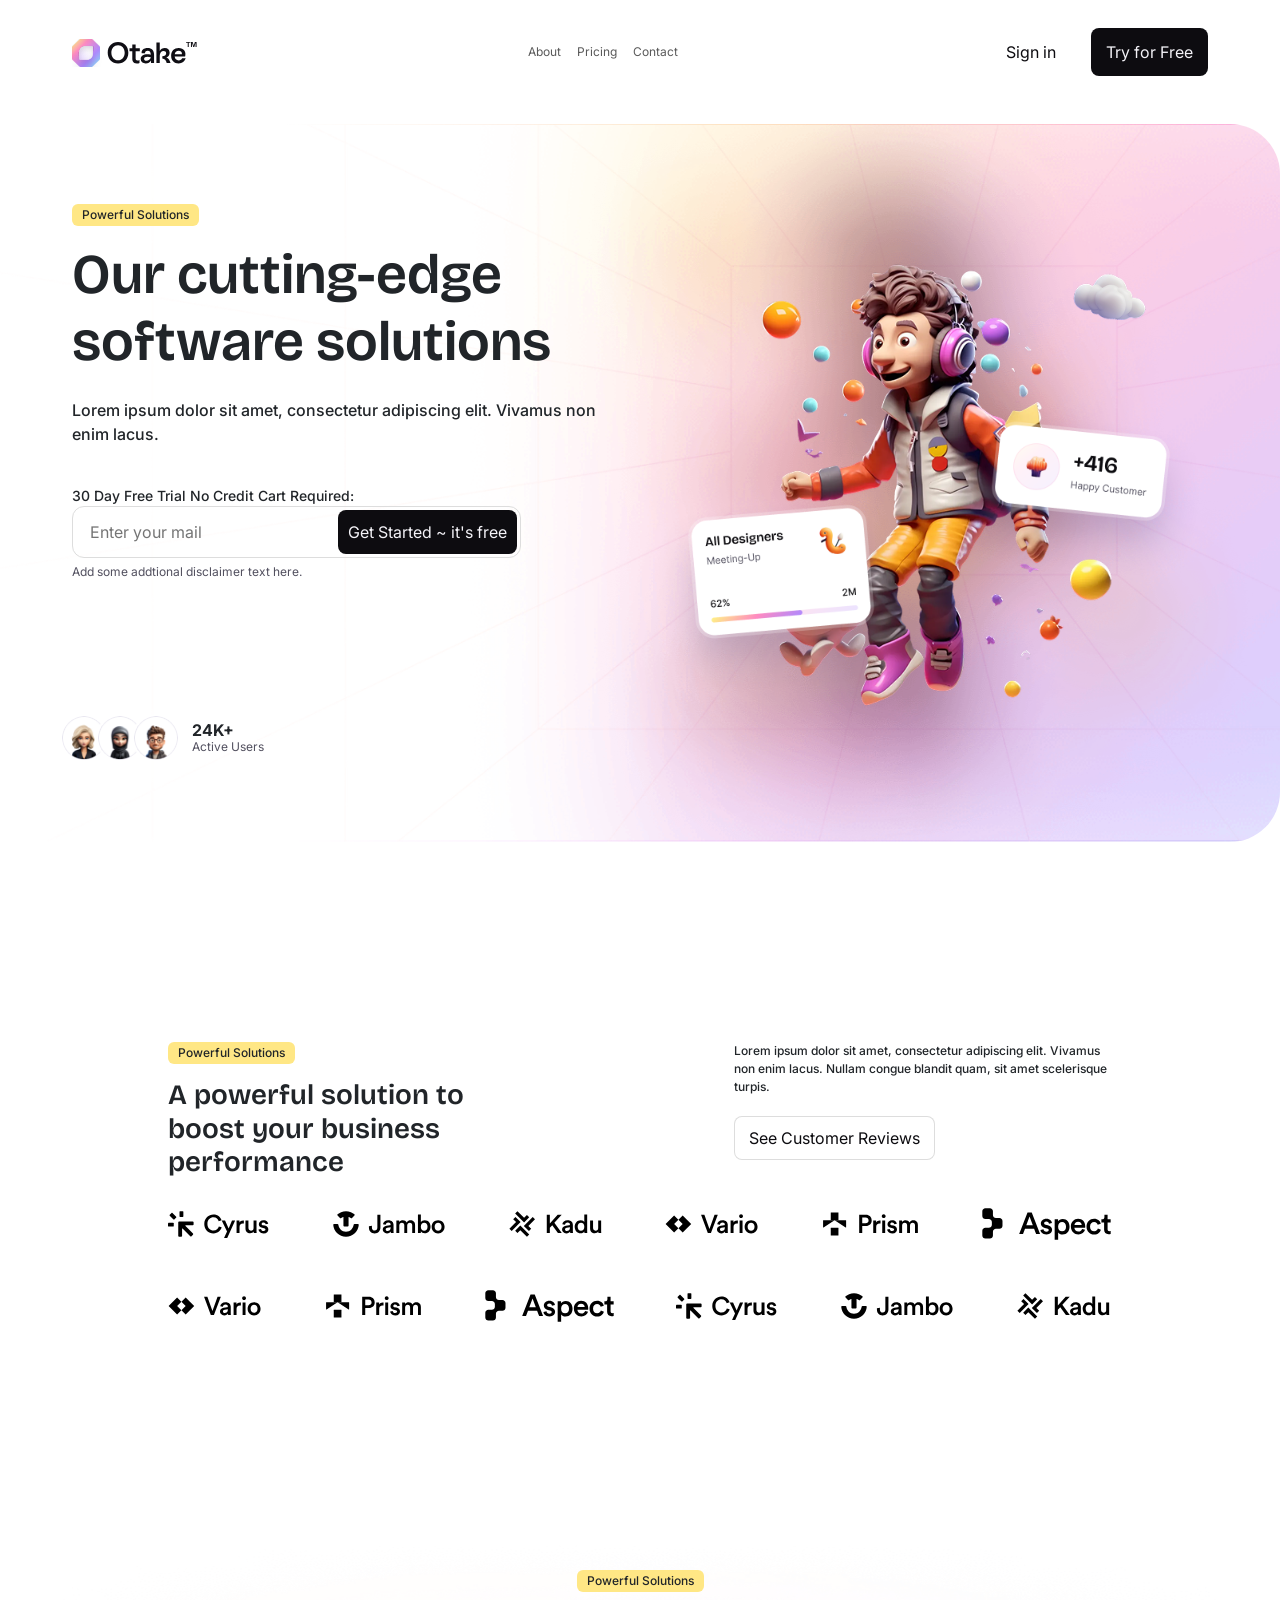
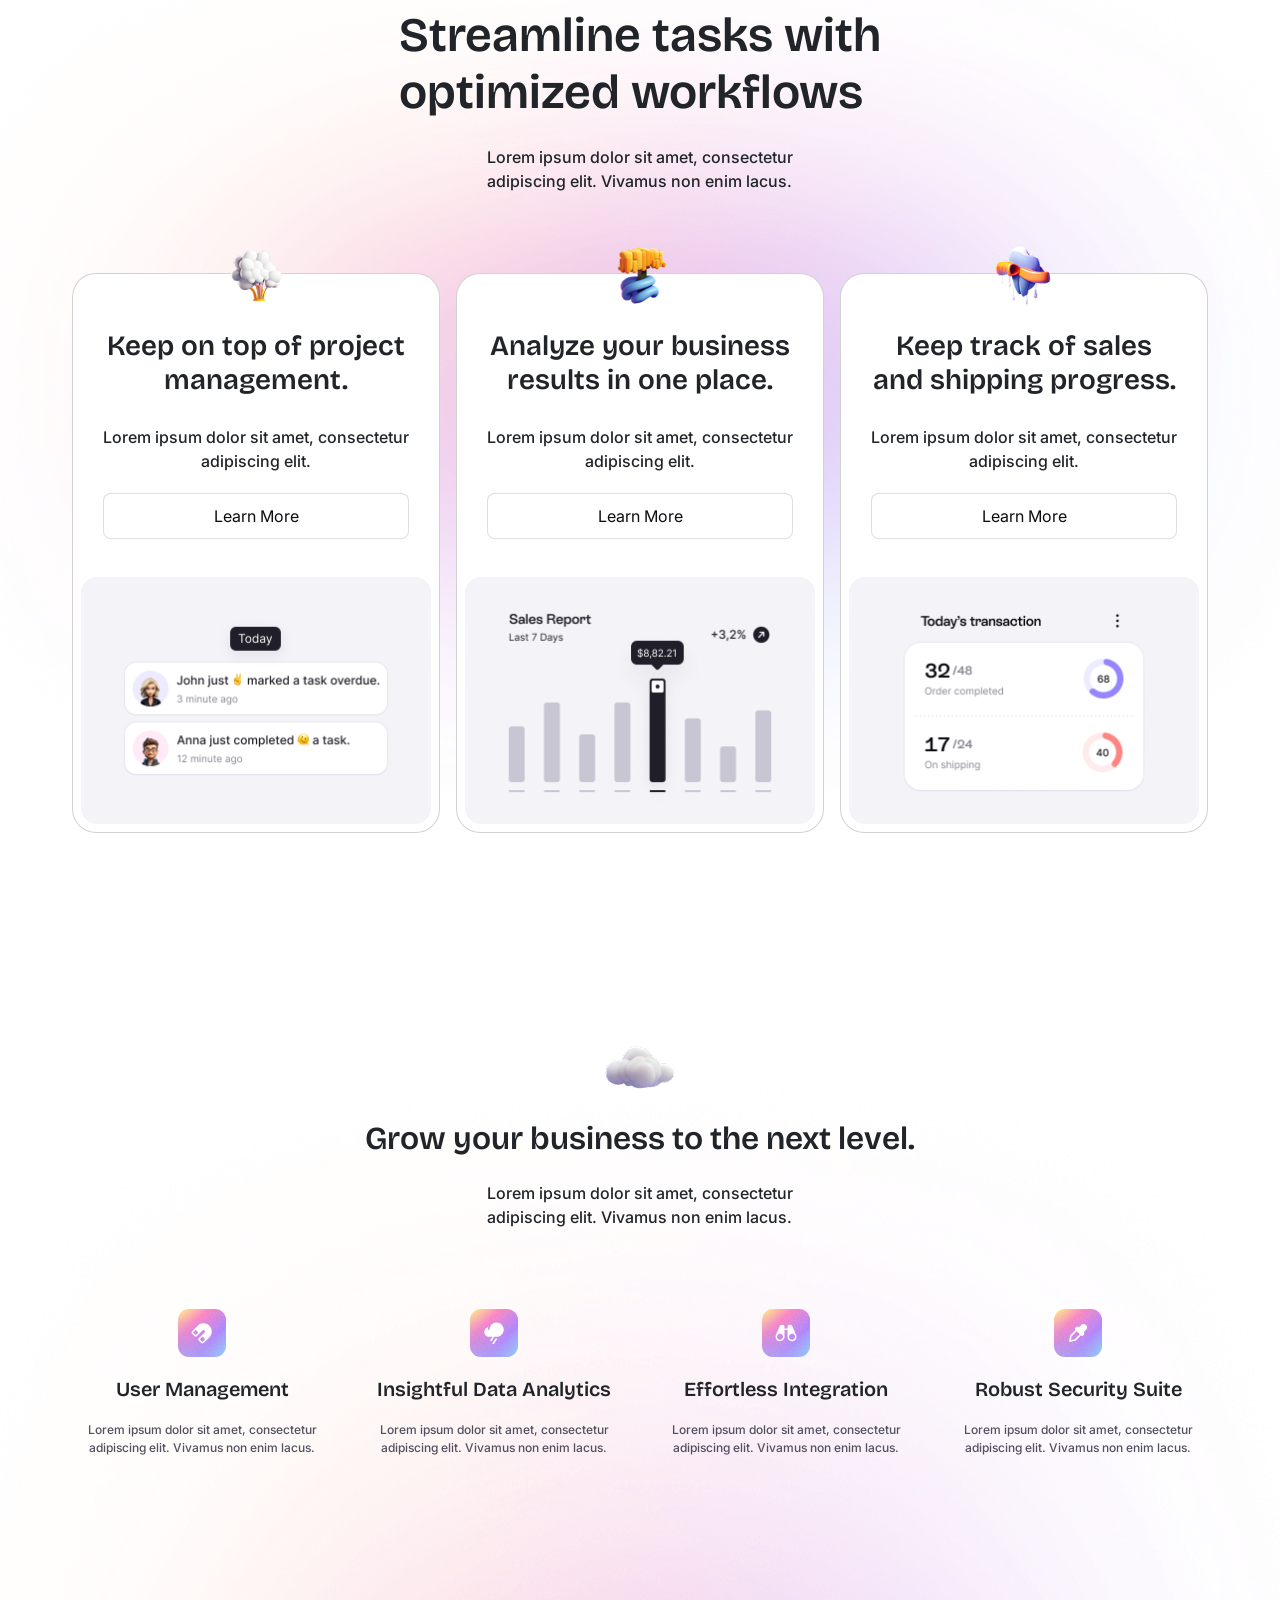
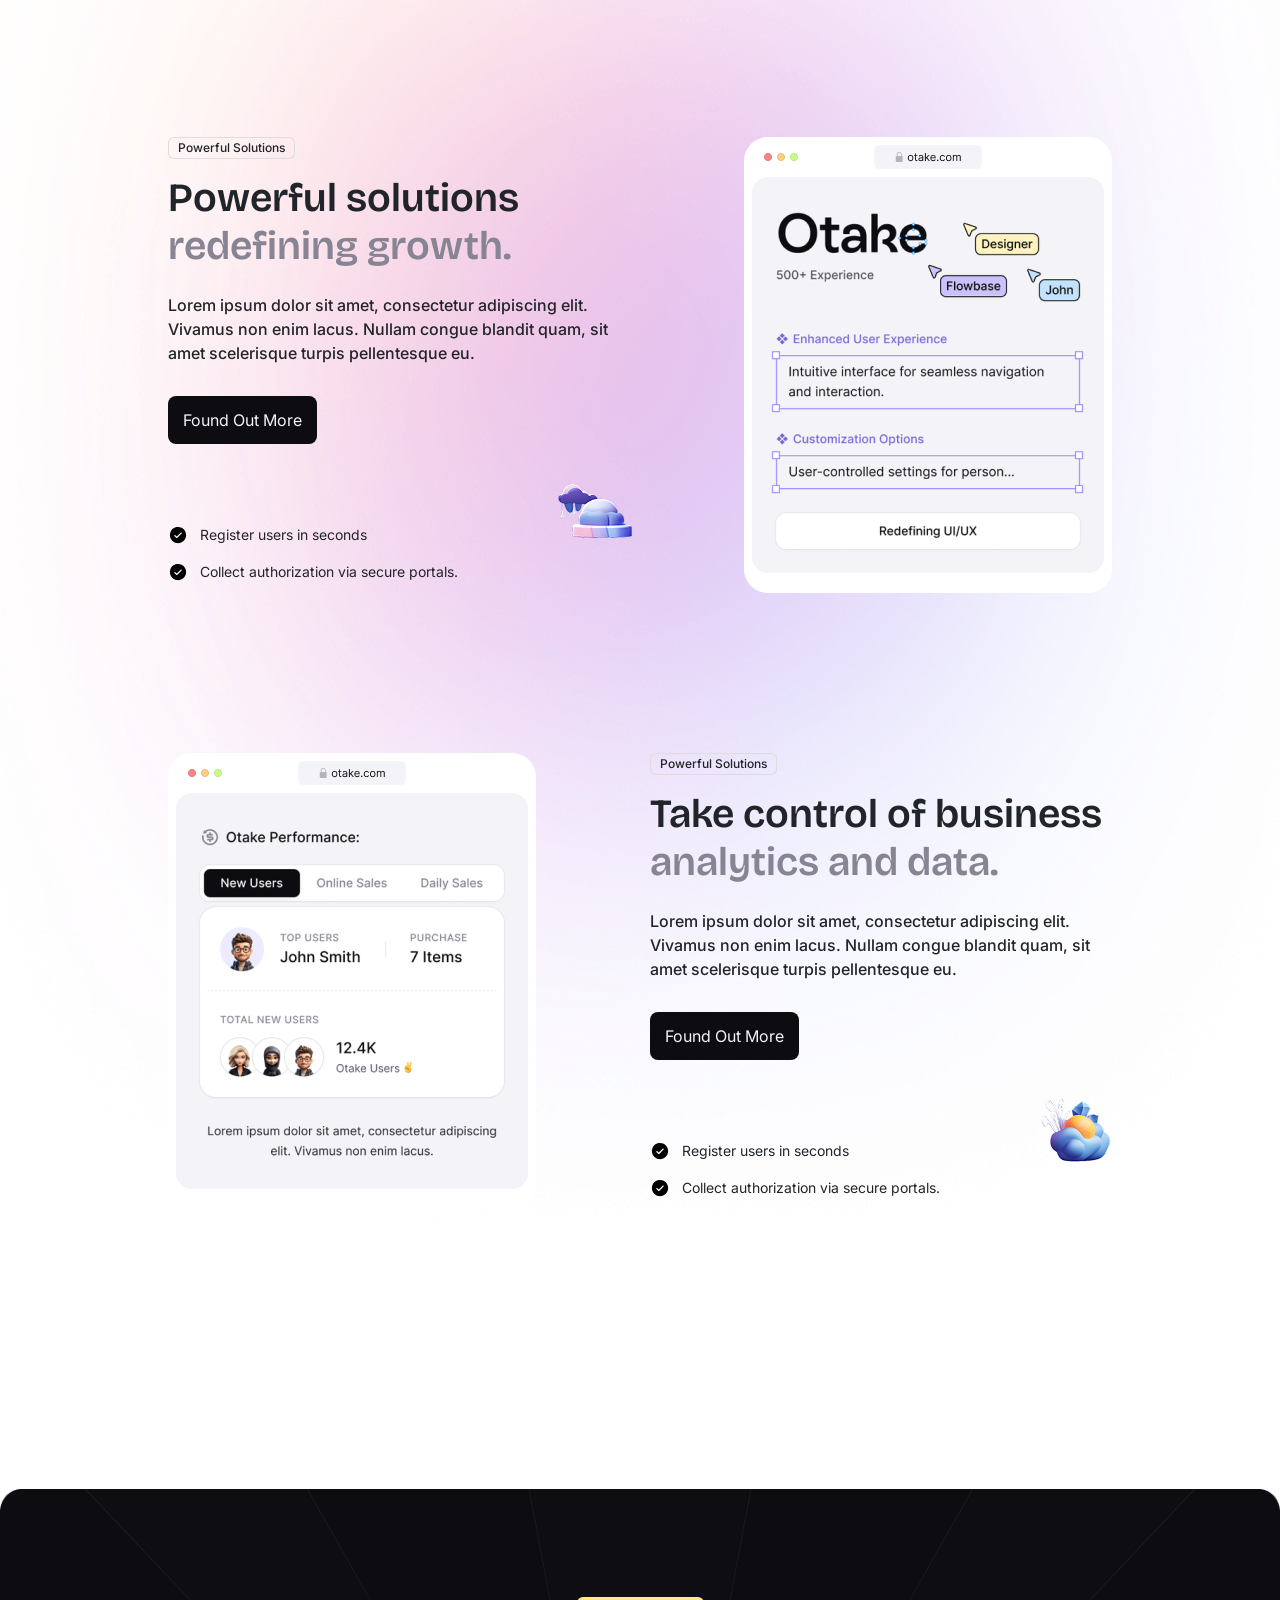
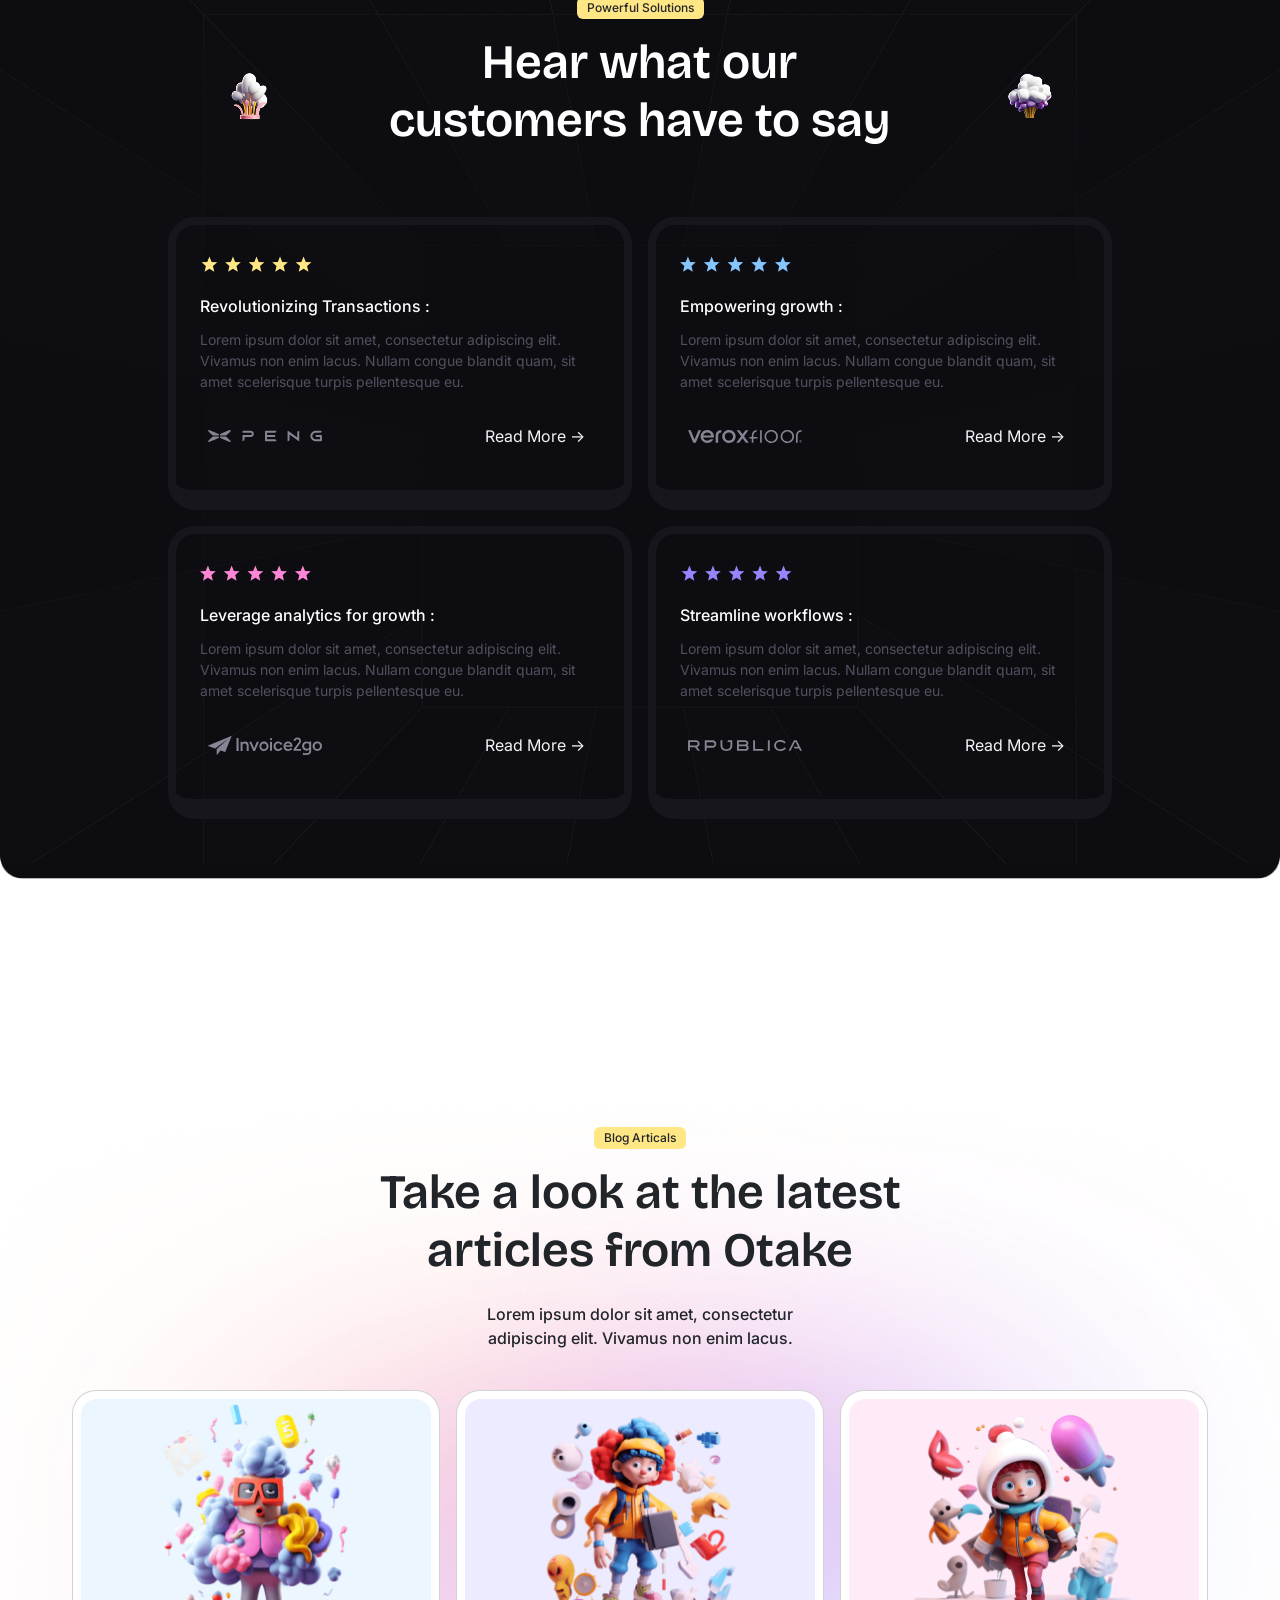
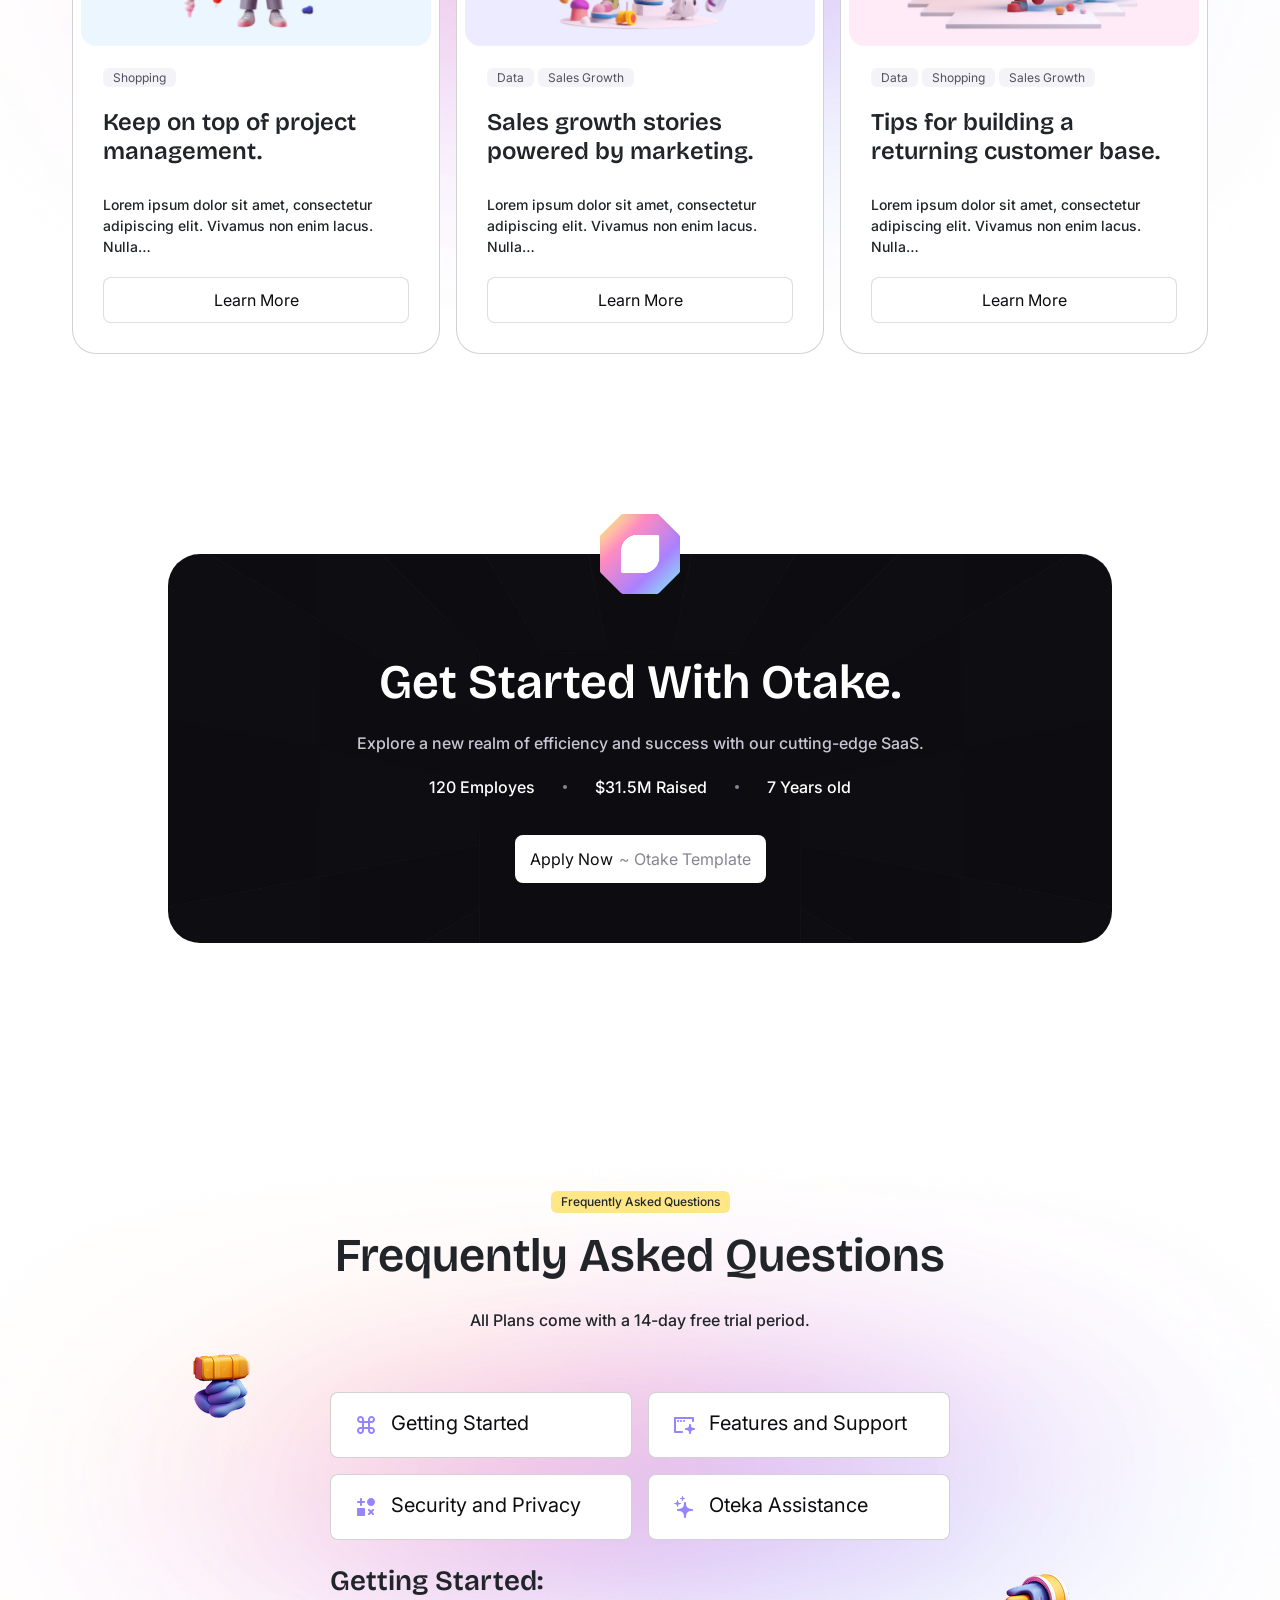
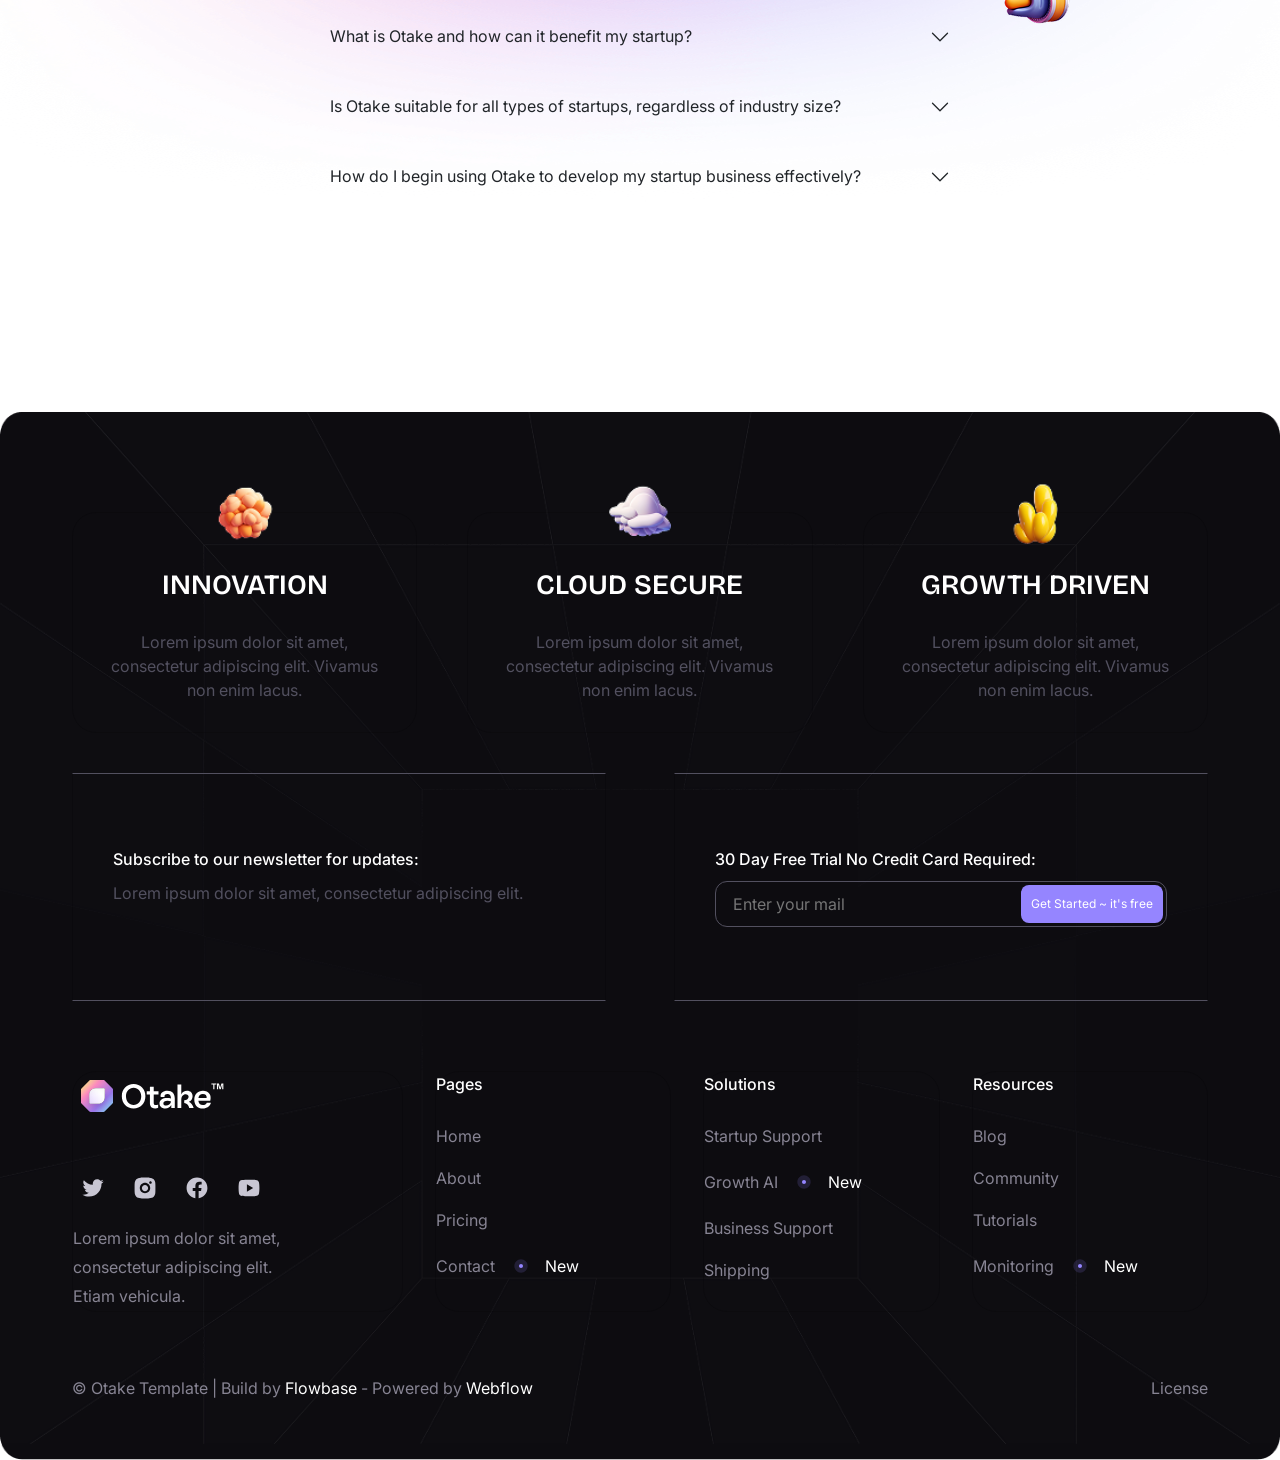
==== commit c66bfced: "About Page Added" ====
--- a/index.html
+++ b/index.html
@@ -32,7 +32,7 @@
         <div class="collapse navbar-collapse" id="navbarSupportedContent">
           <ul class="navbar-nav mx-auto mb-2 mb-lg-0">
             <li class="nav-item">
-              <a class="nav-link" href="#">About</a>
+              <a class="nav-link" href="about.html">About</a>
             </li>
             <li class="nav-item">
               <a class="nav-link" href="#">Pricing</a>
--- a/assets/css/style.css
+++ b/assets/css/style.css
@@ -114,7 +114,6 @@
 }
 
 .section-bg {
-  padding: 60px 0;
   background-image: url("../img/section-bg.png");
   background-size: 100% 100%;
   background-repeat: no-repeat;
@@ -727,6 +726,105 @@
   color: #878493;
 }
 
+.about-us {
+  background-image: url("../img/about-bg-1.svg");
+  background-size: cover;
+  background-repeat: no-repeat;
+  background-position: center;
+  border-radius: 24px;
+}
+.about-us .cont {
+  position: relative;
+  top: 96px;
+}
+.about-us .heading {
+  position: relative;
+}
+.about-us .heading img {
+  height: 80px;
+}
+.about-us .heading .ab-ri {
+  position: relative;
+  top: 50px;
+}
+.about-us .card {
+  box-shadow: 0 5px 5px 5px rgba(0, 0, 0, 0.02);
+}
+
+.growth .title-description {
+  padding: 0 62px 0 32px;
+}
+
+.tab {
+  border: 1px solid #dddddd;
+  border-radius: 16px;
+  padding: 40px 0;
+  display: grid;
+  grid-template-columns: repeat(3, 1fr);
+}
+.tab .tab-cont {
+  display: flex;
+  flex-direction: column;
+  align-items: center;
+}
+.tab .tab-cont:nth-child(2) {
+  border-left: 1px solid #dddddd;
+  border-right: 1px solid #dddddd;
+}
+.tab .tab-cont .heading {
+  align-items: center;
+}
+
+.values .title-description {
+  padding: 0 62px 0 32px;
+}
+.values img {
+  height: 72px;
+  width: 72px;
+  margin-bottom: 10px;
+}
+.values .value-cont .card {
+  display: flex;
+  align-items: center;
+  padding: 0 32px 32px;
+}
+
+.inner-sec-2 {
+  padding: 0 144px;
+}
+.inner-sec-2 .cont {
+  display: flex;
+  flex-direction: column;
+  gap: 20px;
+}
+
+.primary .cards {
+  grid-template-columns: 1fr;
+  max-width: 476px;
+  margin: auto;
+}
+.primary .card {
+  padding: 32px;
+}
+.primary .card-co {
+  display: flex;
+  gap: 20px;
+}
+.primary .card-co img {
+  height: 56px;
+  padding: 0;
+}
+.primary .card-co div {
+  display: flex;
+  flex-direction: column;
+  align-items: flex-start;
+  gap: 20px;
+}
+
+.primary.section-gap {
+  margin-top: 50px;
+}
+
 @media (max-width: 1200px) {
   .large-title {
     font-size: 48px;
@@ -750,6 +848,9 @@
   .inner-sec {
     padding: 0;
   }
+  .inner-sec-2 {
+    padding: 0;
+  }
   .streamline .cards {
     grid-template-columns: repeat(2, 1fr);
     row-gap: 60px;
@@ -790,6 +891,12 @@
   }
   .footer .footer-bottom .cards {
     gap: 24px;
+  }
+  .growth .inner-sec {
+    padding: 0;
+  }
+  .values .inner-sec {
+    padding: 0;
   }
 }
 @media (max-width: 992px) {
@@ -806,7 +913,7 @@
     top: 100%;
     left: 12px;
     right: 12px;
-    width: 100%;
+    width: auto;
     background-color: #fff;
     padding: 16px 20px 24px;
     border-radius: 16px;
@@ -845,6 +952,9 @@
   .review-bottom {
     margin-top: 32px;
   }
+  .inner-sec {
+    row-gap: 30px;
+  }
   .title-description {
     flex-direction: column;
     gap: 24px;
@@ -946,6 +1056,16 @@
   .footer .footer-bottom .footer-copy {
     margin-top: 48px;
   }
+  .ab-le,
+  .ab-ri {
+    display: none;
+  }
+  .story .content {
+    grid-template-columns: 1fr;
+  }
+  .content {
+    padding: 0;
+  }
 }
 @media (max-width: 768px) {
   .large-title {
@@ -955,7 +1075,7 @@
     font-size: 32px;
   }
   .section-gap {
-    margin-top: 80px;
+    padding: 80px 0;
   }
   .hero {
     border-radius: 24px;
@@ -968,6 +1088,9 @@
   }
   .hero .heading p {
     font-size: 15px;
+  }
+  .streamline .cards {
+    grid-template-columns: 1fr;
   }
   .testimonial .content {
     padding: 40px 0;
@@ -975,6 +1098,9 @@
   .detailed-testimonial .de-testi-cont .cards {
     grid-template-columns: 1fr;
     gap: 24px;
+  }
+  .blogs-card .cards {
+    grid-template-columns: 1fr;
   }
   .cta .inner-sec {
     padding: 56px 24px 48px;
@@ -1012,13 +1138,37 @@
   .faq .btn-purple {
     font-size: 16px;
   }
+  .growth,
+  .values {
+    padding: 60px 0 0 0;
+  }
+  .growth .title-description,
+  .values .title-description {
+    padding: 0;
+  }
+  .tab {
+    grid-template-columns: 1fr;
+    row-gap: 16px;
+    padding: 20px 0;
+  }
+  .tab .tab-cont {
+    border: none;
+  }
+  .tab .tab-cont:nth-child(2) {
+    border: none;
+    border-top: 1px solid #dddddd;
+    border-bottom: 1px solid #dddddd;
+    padding: 20px 0;
+  }
 }
 @media (max-width: 576px) {
   p {
     font-size: 16px;
+    text-align: start;
   }
   .section-gap {
-    margin-top: 20px;
+    padding: 50px 0 0 0;
+    margin-top: 0;
   }
   .hero .content {
     padding: 32px 0;
@@ -1052,9 +1202,6 @@
   .cards {
     grid-template-columns: 1fr;
   }
-  .streamline .cards {
-    grid-template-columns: 1fr;
-  }
   .feature .cards {
     grid-template-columns: 1fr;
   }
@@ -1068,9 +1215,6 @@
     margin-right: 0;
     left: 0;
   }
-  .blogs-card .cards {
-    grid-template-columns: 1fr;
-  }
   .cta .inner-sec {
     align-items: flex-start;
     padding: 52px 16px 36px;
@@ -1123,4 +1267,10 @@
     gap: 12px;
     margin-top: 32px;
   }
+  .about-us .cont {
+    top: 50px;
+  }
+  .growth {
+    padding: 100px 0 0 0;
+  }
 }/*# sourceMappingURL=style.css.map */
